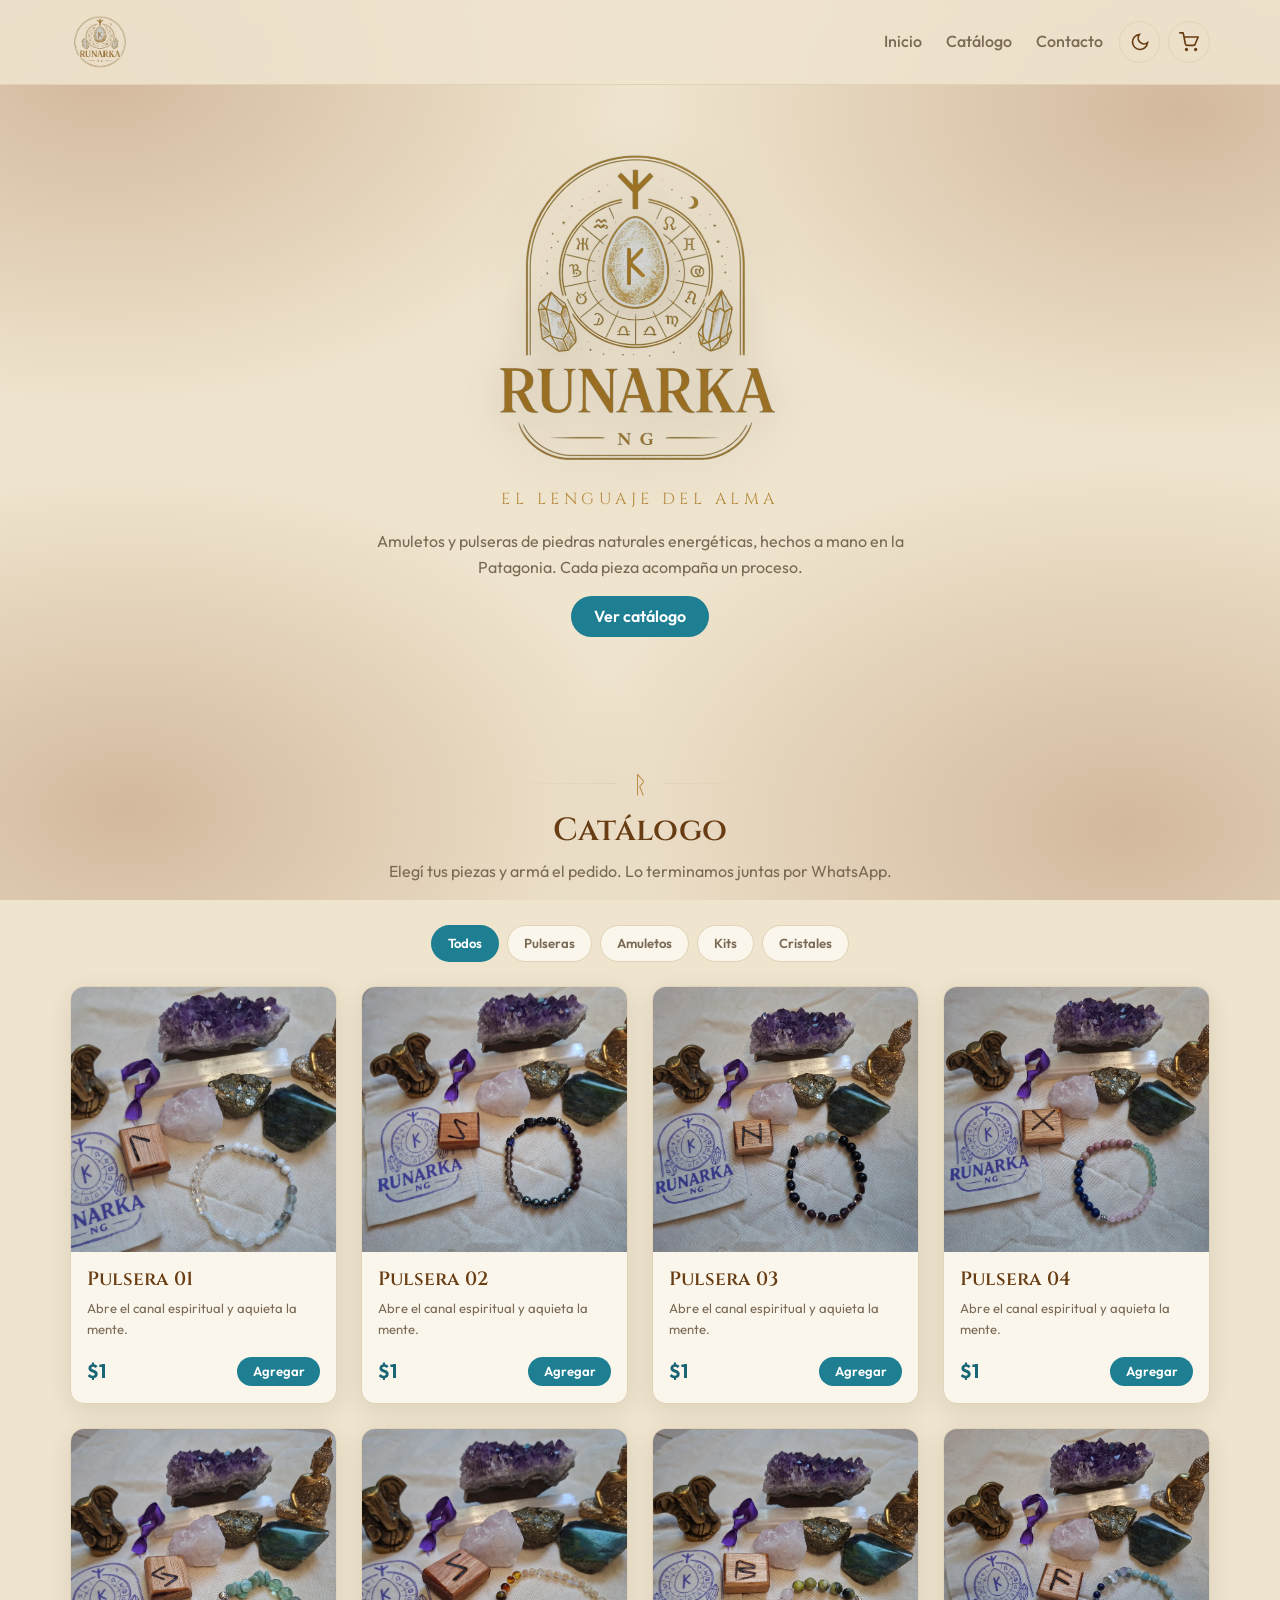
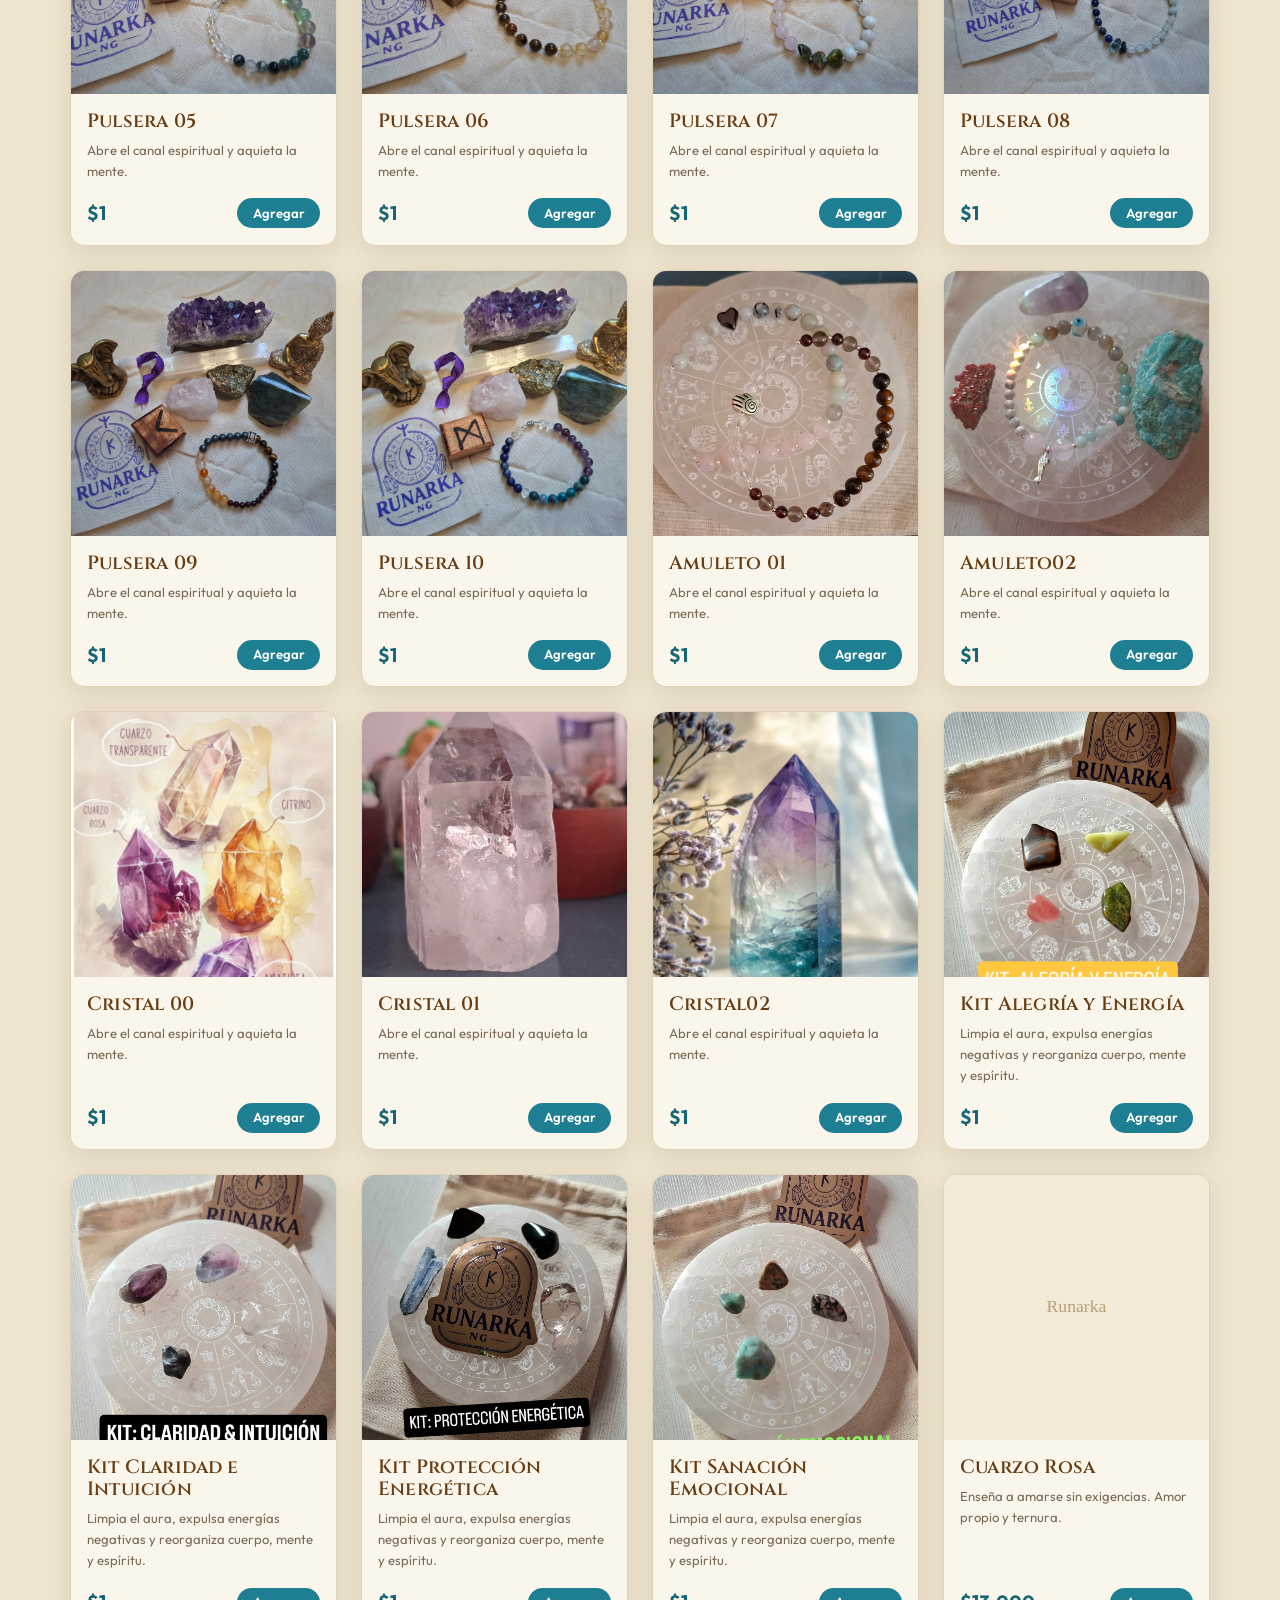
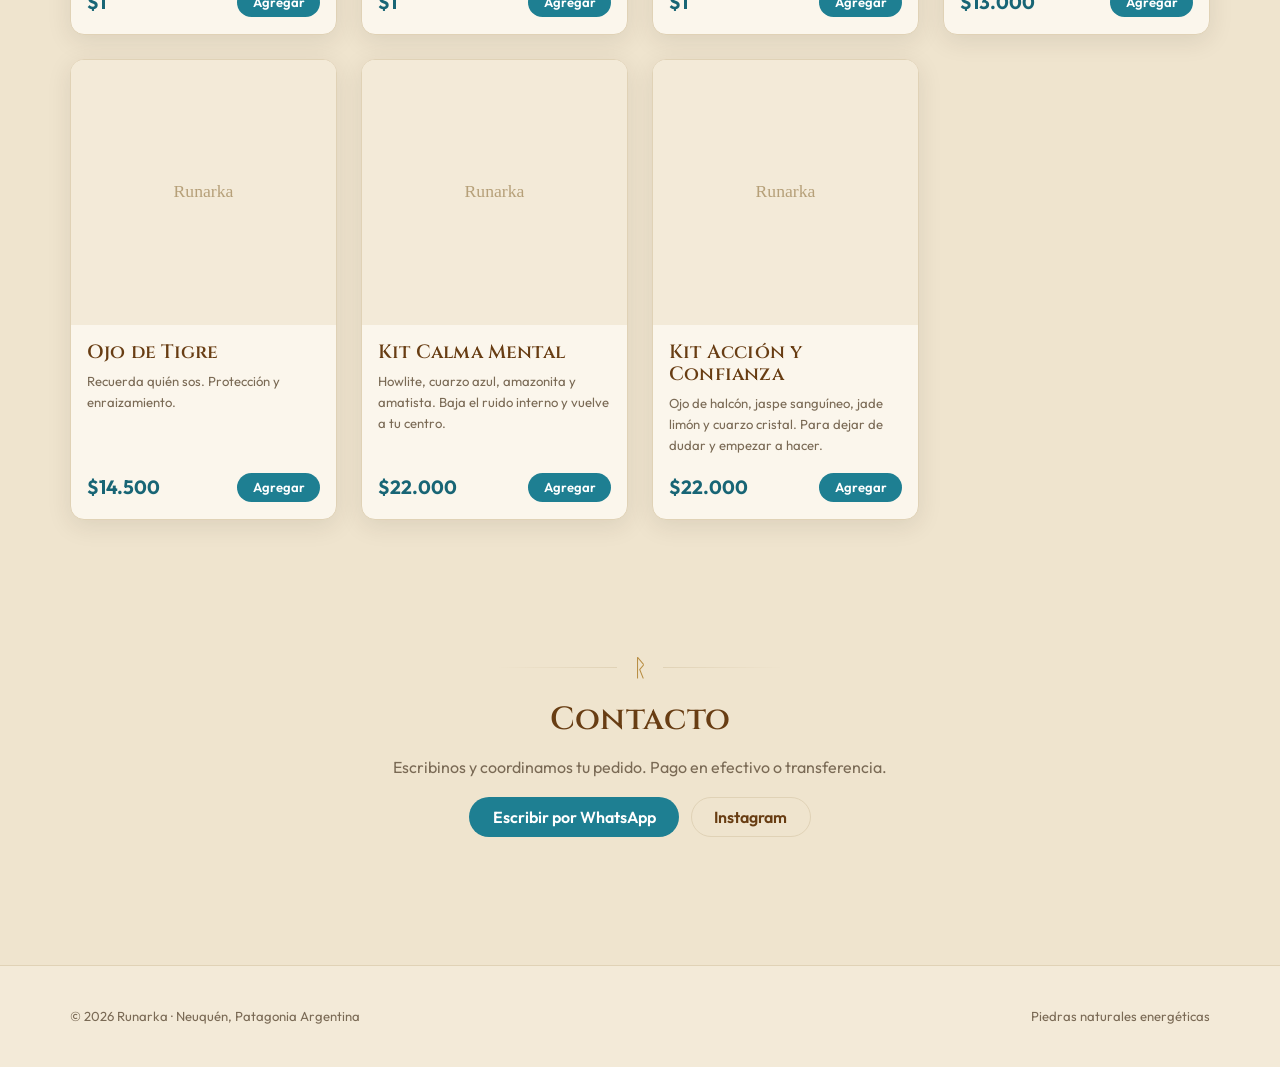
==== index.html @ abc735e8 "example with pictures" ====
<!doctype html>
<html lang="es">
  <head>
    <meta charset="UTF-8" />
    <meta name="viewport" content="width=device-width, initial-scale=1" />
    <title>Runarka · Piedras con alma</title>
    <meta
      name="description"
      content="Amuletos y pulseras de piedras naturales energéticas. Hechos a mano en la Patagonia."
    />

    <!-- Tipografías -->
    <link rel="preconnect" href="https://fonts.googleapis.com" />
    <link rel="preconnect" href="https://fonts.gstatic.com" crossorigin />
    <link
      href="https://fonts.googleapis.com/css2?family=Cinzel:wght@500;600;700&family=Outfit:wght@300;400;500;600&display=swap"
      rel="stylesheet"
    />

    <!-- Estilos (orden importa: tokens → base → componentes → layout → features) -->
    <link rel="stylesheet" href="css/tokens.css" />
    <link rel="stylesheet" href="css/base.css" />
    <link rel="stylesheet" href="css/components.css" />
    <link rel="stylesheet" href="css/layout.css" />
    <link rel="stylesheet" href="css/cart.css" />
  </head>
  <body>
    <!-- ===================== HEADER ===================== -->
    <header class="site-header">
      <div class="container site-header__inner">
        <a class="brand" href="#inicio">
          <img
            src="assets/logos/logo2.png"
            alt=""
            onerror="this.style.display = 'none'"
          />
        </a>

        <nav class="nav" id="nav" aria-label="Principal">
          <a href="#inicio">Inicio</a>
          <a href="#catalogo">Catálogo</a>
          <a href="#contacto">Contacto</a>
        </nav>

        <div class="header-actions">
          <!-- Toggle de modo oscuro (opcional, se puede quitar) -->
          <button
            class="icon-btn"
            id="theme-toggle"
            aria-label="Cambiar tema"
            title="Modo claro/oscuro"
          >
            <svg
              viewBox="0 0 24 24"
              fill="none"
              stroke="currentColor"
              stroke-width="2"
              stroke-linecap="round"
            >
              <path d="M21 12.8A9 9 0 1 1 11.2 3 7 7 0 0 0 21 12.8z" />
            </svg>
          </button>

          <!-- Abrir carrito -->
          <button class="icon-btn" id="cart-open" aria-label="Abrir carrito">
            <svg
              viewBox="0 0 24 24"
              fill="none"
              stroke="currentColor"
              stroke-width="2"
              stroke-linecap="round"
              stroke-linejoin="round"
            >
              <circle cx="9" cy="21" r="1" />
              <circle cx="20" cy="21" r="1" />
              <path
                d="M1 1h4l2.7 13.4a2 2 0 0 0 2 1.6h7.7a2 2 0 0 0 2-1.6L23 6H6"
              />
            </svg>
            <span class="badge" id="cart-count" hidden>0</span>
          </button>

          <!-- Menú móvil -->
          <button
            class="icon-btn nav-toggle"
            id="nav-toggle"
            aria-label="Abrir menú"
          >
            <svg
              viewBox="0 0 24 24"
              fill="none"
              stroke="currentColor"
              stroke-width="2"
              stroke-linecap="round"
            >
              <path d="M3 6h18M3 12h18M3 18h18" />
            </svg>
          </button>
        </div>
      </div>
    </header>

    <main>
      <!-- ===================== INICIO / HERO ===================== -->
      <section class="section hero" id="inicio">
        <div class="container hero__content">
          <img
            class="hero__logo"
            src="assets/logos/logo3.png"
            alt="Runarka"
            onerror="this.style.display = 'none'"
          />
          <!--<h1 class="hero__title">Runarka</h1>
          <p class="hero__tagline">El Lenguaje del Alma</p>
          <img class="hero__guarda" src="assets/logos/guarda1.png" alt="" />-->
          <span class="eyebrow">El Lenguaje del Alma</span>
          <p class="hero__text">
            Amuletos y pulseras de piedras naturales energéticas, hechos a mano
            en la Patagonia. Cada pieza acompaña un proceso.
          </p>
          <a class="btn btn--primary" href="#catalogo">Ver catálogo</a>
        </div>
      </section>

      <!-- ===================== CATÁLOGO ===================== -->
      <section class="section" id="catalogo">
        <div class="container">
          <div class="section__head">
            <div class="rune-divider">ᚱ</div>
            <h2>Catálogo</h2>
            <p>
              Elegí tus piezas y armá el pedido. Lo terminamos juntas por
              WhatsApp.
            </p>
          </div>

          <div class="filters" id="catalogo-filtros">
            <!-- filtros dinámicos -->
          </div>
          <div class="grid" id="catalogo-grid">
            <!-- productos dinámicos -->
          </div>
        </div>
      </section>

      <!-- ===================== CONTACTO ===================== -->
      <section class="section" id="contacto">
        <div class="container">
          <div class="contact">
            <div class="rune-divider">ᚱ</div>
            <h2>Contacto</h2>
            <p class="muted">
              Escribinos y coordinamos tu pedido. Pago en efectivo o
              transferencia.
            </p>
            <div class="contact__links">
              <a
                class="btn btn--primary"
                id="contacto-wa"
                href="#"
                target="_blank"
                rel="noopener"
                >Escribir por WhatsApp</a
              >
              <a
                class="btn btn--ghost"
                href="https://www.instagram.com/runarka_ng/"
                target="_blank"
                rel="noopener"
                >Instagram</a
              >
            </div>
          </div>
        </div>
      </section>
    </main>

    <!-- ===================== FOOTER ===================== -->
    <footer class="site-footer">
      <div class="container site-footer__inner">
        <span
          >© <span id="year"></span> Runarka · Neuquén, Patagonia
          Argentina</span
        >
        <span>Piedras naturales energéticas</span>
      </div>
    </footer>

    <!-- ===================== CARRITO (drawer) ===================== -->
    <div class="overlay" id="overlay"></div>
    <aside class="cart" id="cart" aria-label="Carrito de compras">
      <div class="cart__head">
        <h3>Tu pedido</h3>
        <button class="icon-btn" id="cart-close" aria-label="Cerrar carrito">
          <svg
            viewBox="0 0 24 24"
            fill="none"
            stroke="currentColor"
            stroke-width="2"
            stroke-linecap="round"
          >
            <path d="M18 6 6 18M6 6l12 12" />
          </svg>
        </button>
      </div>

      <div class="cart__items" id="cart-items"><!-- items dinámicos --></div>

      <div class="cart__foot">
        <div class="cart__total">
          <span>Total</span><span id="cart-total">$0</span>
        </div>
        <button class="btn btn--primary btn--block" id="cart-checkout">
          Finalizar por WhatsApp
        </button>
        <button class="btn btn--ghost btn--block btn--sm" id="cart-clear">
          Vaciar carrito
        </button>
        <p class="cart__note">
          Coordinás el pago y la entrega directamente por WhatsApp.
        </p>
      </div>
    </aside>

    <script>
      document.getElementById("year").textContent = new Date().getFullYear();
    </script>
    <script type="module" src="js/main.js"></script>
  </body>
</html>
---- css/tokens.css ----
/* ============================================================
   tokens.css — Variables de diseño
   Cambiar algo acá y se actualiza TODO el sitio.
   No usar colores sueltos en los componentes: usá los roles.
   ============================================================ */

:root {
  /* --- Paleta de marca (sacada del logo de Runarka) --- */
  --c-sand: #efe4ce; /* fondo principal, pergamino  */
  --c-surface: #fbf6ec; /* tarjetas y paneles          */
  --c-surface-2: #f3ead8; /* paneles alternos / hover    */
  --c-ink: #683d13; /* texto principal             */
  --c-ink-soft: #7a6a55; /* texto secundario            */
  --c-gold: #b68a3e; /* dorado, acento de marca     */
  --c-dark-gold: #7a3103;
  --c-gold-soft: #d4af61;
  --c-teal: #1e7f92; /* turquesa, acción principal  */
  --c-teal-strong: #186575;
  --c-teal-soft: #2fa8b8;
  --c-line: #e0d2b6; /* bordes suaves               */
  --c-danger: #b4493b;
  /* Nubes del fondo — modo claro (tonos más oscuros para que se vean) */
  --neb-1: color-mix(in srgb, var(--accent-3) 24%, transparent);
  --neb-2: color-mix(in srgb, var(--accent-3) 24%, transparent);
  --neb-3: color-mix(in srgb, var(--accent-3) 24%, transparent);
  --neb-4: color-mix(in srgb, var(--accent-3) 24%, transparent);
  /* Logo: filtro de color + glow, por tema (none = original) */
  --logo-filter: brightness(.8) contrast(1.1);
  --logo-glow: drop-shadow(0 8px 24px rgba(52, 42, 32, .20));

  /* --- Roles semánticos  --- */
  --bg: var(--c-sand);
  --surface: var(--c-surface);
  --surface-alt: var(--c-surface-2);
  --text: var(--c-ink);
  --text-muted: var(--c-ink-soft);
  --accent: var(--c-teal);
  --accent-hover: var(--c-teal-strong);
  --accent-2: var(--c-gold);
  --accent-3: var(--c-dark-gold);
  --on-accent: #ffffff;
  --on-gold: #2a2019;
  --border: var(--c-line);

  /* --- Tipografía --- */
  --font-display: "Cinzel", Georgia, "Times New Roman", serif;
  --font-body: "Outfit", system-ui, -apple-system, Segoe UI, sans-serif;

  --fs-300: 0.82rem;
  --fs-400: 1rem;
  --fs-500: 1.2rem;
  --fs-600: 1.5rem;
  --fs-700: 2rem;
  --fs-800: clamp(2.2rem, 5vw, 3.4rem);

  /* --- Espaciado (escala consistente) --- */
  --sp-1: 0.35rem;
  --sp-2: 0.6rem;
  --sp-3: 1rem;
  --sp-4: 1.5rem;
  --sp-5: 2.5rem;
  --sp-6: 4rem;

  /* --- Formas, sombras, movimiento --- */
  --radius: 14px;
  --radius-sm: 8px;
  --radius-pill: 999px;
  --shadow: 0 6px 24px rgba(52, 42, 32, 0.1);
  --shadow-lg: 0 14px 40px rgba(52, 42, 32, 0.18);
  --transition: 0.25s ease;

  /* --- Layout --- */
  --container: 1140px;
}

/* ============================================================
   MODO OSCURO — listo para usar.
   Se activa con  <html data-theme="dark">  (lo hace el toggle).
   Solo redefinimos los ROLES; los componentes no se tocan.
   ============================================================ */
[data-theme="dark"] {
  --bg: #14181f;
  --surface: #1c222c;
  --surface-alt: #232b37;
  --text: #f1e7d4;
  --text-muted: #a99e88;
  --accent: #2fa8b8;
  --accent-hover: #46c0d0;
  --accent-2: #d4af61;
  --on-accent: #0d1117;
  --border: #2c333f;
  --shadow: 0 6px 24px rgba(0, 0, 0, 0.35);
  --shadow-lg: 0 14px 40px rgba(0, 0, 0, 0.5);
  /* Nubes del fondo — modo oscuro (glow claro sobre la noche) */
  --neb-1: color-mix(in srgb, var(--accent) 20%, transparent);
  --neb-2: color-mix(in srgb, var(--accent) 20%, transparent);
  --neb-3: color-mix(in srgb, var(--accent) 20%, transparent);
  --neb-4: color-mix(in srgb, var(--accent) 20%, transparent);
  /* Logo: filtro de color + glow, por tema (none = original) */
  --logo-filter: none;
  --logo-glow: drop-shadow(0 0 26px rgba(47, 168, 184, 0.35));
}
---- css/base.css ----
/* ============================================================
   base.css — Reset suave, tipografía base y utilidades.
   ============================================================ */

*,
*::before,
*::after {
  box-sizing: border-box;
}
* {
  margin: 0;
}

html {
  scroll-behavior: smooth;
}

body {
  font-family: var(--font-body);
  font-size: var(--fs-400);
  line-height: 1.6;
  color: var(--text);
  background-color: var(--bg);
  background-image:
    radial-gradient(55% 50% at 8% 8%, var(--neb-1), transparent 75%),
    radial-gradient(55% 50% at 92% 12%, var(--neb-2), transparent 75%),
    radial-gradient(60% 55% at 88% 92%, var(--neb-3), transparent 75%),
    radial-gradient(55% 50% at 10% 90%, var(--neb-4), transparent 75%);
  background-attachment: fixed;
  background-repeat: no-repeat;
  -webkit-font-smoothing: antialiased;
  transition:
    background var(--transition),
    color var(--transition);
}

img {
  max-width: 100%;
  display: block;
}
a {
  color: inherit;
  text-decoration: none;
}
button {
  font: inherit;
  color: inherit;
  cursor: pointer;
  background: none;
  border: none;
}

h1,
h2,
h3 {
  font-family: var(--font-display);
  font-weight: 600;
  line-height: 1.15;
  letter-spacing: 0.01em;
}
h2 {
  font-size: var(--fs-700);
}
h3 {
  font-size: var(--fs-500);
}

/* --- Utilidades --- */
.container {
  width: min(100% - 2.5rem, var(--container));
  margin-inline: auto;
}
.muted {
  color: var(--text-muted);
}
.center {
  text-align: center;
}
.stack {
  display: grid;
  gap: var(--sp-3);
}
[hidden] {
  display: none !important;
}

/* --- Accesibilidad --- */
:focus-visible {
  outline: 2px solid var(--accent);
  outline-offset: 3px;
  border-radius: 4px;
}

@media (prefers-reduced-motion: reduce) {
  * {
    animation: none !important;
    transition: none !important;
    scroll-behavior: auto !important;
  }
}
---- css/components.css ----
/* ============================================================
   components.css — Piezas reutilizables.
   La idea: agregás un botón/panel nuevo y con la misma clase
   ya hereda el estilo. Para variar, usás modificadores (--algo).
   ============================================================ */

/* ---------- Botón ---------- */
.btn {
  display: inline-flex;
  align-items: center;
  justify-content: center;
  gap: 0.5rem;
  padding: 0.7rem 1.4rem;
  border: 1px solid transparent;
  border-radius: var(--radius-pill);
  font-weight: 600;
  line-height: 1;
  transition:
    background var(--transition),
    color var(--transition),
    border-color var(--transition),
    transform var(--transition);
}
.btn:hover {
  transform: translateY(-1px);
}
.btn:active {
  transform: translateY(0);
}
.btn[disabled] {
  opacity: 0.45;
  cursor: not-allowed;
  transform: none;
}

/* Modificadores de color */
.btn--primary {
  background: var(--accent);
  color: var(--on-accent);
}
.btn--primary:hover {
  background: var(--accent-hover);
}
.btn--gold {
  background: var(--accent-2);
  color: var(--on-gold);
}
.btn--ghost {
  background: transparent;
  border-color: var(--border);
  color: var(--text);
}
.btn--ghost:hover {
  background: var(--surface-alt);
}

/* Modificadores de tamaño / ancho */
.btn--sm {
  padding: 0.45rem 0.9rem;
  font-size: var(--fs-300);
}
.btn--block {
  width: 100%;
}

/* ---------- Panel / Tarjeta ---------- */
.panel {
  background: var(--surface);
  border: 1px solid var(--border);
  border-radius: var(--radius);
  box-shadow: var(--shadow);
}
.panel--flat {
  box-shadow: none;
}
.panel--pad {
  padding: var(--sp-4);
}

/* ---------- Chip de filtro (seleccionable) ---------- */
.chip {
  padding: 0.45rem 1rem;
  border: 1px solid var(--border);
  border-radius: var(--radius-pill);
  background: var(--surface);
  color: var(--text-muted);
  font-weight: 600;
  font-size: var(--fs-300);
  transition:
    background var(--transition),
    color var(--transition),
    border-color var(--transition);
}
.chip:hover {
  color: var(--text);
}
.chip.is-active {
  background: var(--accent);
  color: var(--on-accent);
  border-color: transparent;
}

/* ---------- Badge (contador) ---------- */
.badge {
  min-width: 1.25rem;
  height: 1.25rem;
  padding: 0 0.35rem;
  display: inline-flex;
  align-items: center;
  justify-content: center;
  background: var(--accent-2);
  color: var(--on-gold);
  border-radius: var(--radius-pill);
  font-size: 0.7rem;
  font-weight: 700;
  line-height: 1;
}

/* ---------- Botón ícono (carrito, menú, tema) ---------- */
.icon-btn {
  position: relative;
  width: 2.6rem;
  height: 2.6rem;
  display: inline-flex;
  align-items: center;
  justify-content: center;
  border: 1px solid var(--border);
  border-radius: var(--radius-pill);
  color: var(--text);
  transition: background var(--transition);
}
.icon-btn:hover {
  background: var(--surface-alt);
}
.icon-btn svg {
  width: 1.25rem;
  height: 1.25rem;
}
.icon-btn .badge {
  position: absolute;
  top: -5px;
  right: -5px;
}

/* ---------- Stepper de cantidad ---------- */
.stepper {
  display: inline-flex;
  align-items: center;
  border: 1px solid var(--border);
  border-radius: var(--radius-pill);
  overflow: hidden;
}
.stepper button {
  width: 2rem;
  height: 2rem;
}
.stepper button:hover {
  background: var(--surface-alt);
}
.stepper span {
  min-width: 2rem;
  text-align: center;
  font-weight: 600;
}

/* ---------- Detalles de marca (firma visual) ---------- */
.eyebrow {
  font-family: var(--font-display);
  text-transform: uppercase;
  letter-spacing: 0.28em;
  font-size: var(--fs-400);
  color: var(--accent-2);
}
.rune-divider {
  display: flex;
  align-items: center;
  justify-content: center;
  gap: 1rem;
  color: var(--accent-2);
  font-size: var(--fs-600);
}
.rune-divider::before,
.rune-divider::after {
  content: "";
  height: 1px;
  width: min(120px, 22vw);
}
.rune-divider::before {
  background: linear-gradient(to right, transparent, var(--border));
}
.rune-divider::after {
  background: linear-gradient(to left, transparent, var(--border));
}
---- css/layout.css ----
/* ============================================================
   layout.css — Estructura de la página.
   Cada bloque es independiente: para mover o agregar una
   sección, copiás un <section class="section"> y listo.
   ============================================================ */

/* ---------- Header ---------- */
.site-header {
  position: sticky;
  top: 0;
  z-index: 50;
  background: color-mix(in srgb, var(--bg) 88%, transparent);
  backdrop-filter: blur(10px);
  border-bottom: 1px solid var(--border);
}
.site-header__inner {
  display: flex;
  align-items: center;
  gap: var(--sp-3);
  padding: 0.75rem 0;
}

.brand {
  display: flex;
  align-items: center;
  gap: 0.6rem;
  font-family: var(--font-display);
  font-weight: 700;
  letter-spacing: 0.18em;
  font-size: var(--fs-500);
}
.brand img {
  width: 60px;
  height: 60px;
  object-fit: contain;
  filter: var(--logo-filter);
  transition: filter var(--transition);
}

.nav {
  display: flex;
  gap: var(--sp-4);
  margin-left: auto;
}
.nav a {
  font-weight: 500;
  color: var(--text-muted);
  transition: color var(--transition);
}
.nav a:hover {
  color: var(--text);
}

.header-actions {
  display: flex;
  align-items: center;
  gap: 0.5rem;
}
.nav-toggle {
  display: none;
}

/* ---------- Hero ---------- */
.hero {
  position: relative;
  text-align: center;
  padding: var(--sp-6) 0;
  overflow: hidden;
}
.hero__content {
  position: relative;
  max-width: 640px;
  margin-inline: auto;
  display: grid;
  gap: var(--sp-3);
  justify-items: center;
}
.hero__title {
  font-size: var(--fs-800);
  letter-spacing: 0.04em;
  color: var(--text);
}
.hero__tagline {
  font-family: var(--font-display);
  font-style: italic;
  font-size: var(--fs-500);
  color: var(--text-muted);
}
.hero__text {
  color: var(--text-muted);
  max-width: 48ch;
}

/* ---------- Sección (ritmo vertical único para todas) ---------- */
.section {
  padding: var(--sp-6) 0;
}
.section__head {
  display: grid;
  gap: 0.6rem;
  justify-items: center;
  text-align: center;
  margin-bottom: var(--sp-5);
}
.section__head p {
  color: var(--text-muted);
  max-width: 52ch;
}

/* ---------- Filtros ---------- */
.filters {
  display: flex;
  flex-wrap: wrap;
  gap: 0.5rem;
  justify-content: center;
  margin-bottom: var(--sp-4);
}

/* ---------- Grilla genérica (responsive sin media queries) ---------- */
.grid {
  display: grid;
  gap: var(--sp-4);
  grid-template-columns: repeat(auto-fill, minmax(240px, 1fr));
}

/* ---------- Tarjeta de producto (reutiliza .panel) ---------- */
.product {
  display: flex;
  flex-direction: column;
  overflow: hidden;
}
.product__media {
  aspect-ratio: 1;
  background: var(--surface-alt);
  overflow: hidden;
}
.product__media img {
  width: 100%;
  height: 100%;
  object-fit: cover;
  transition: transform 0.4s ease;
}
.product:hover .product__media img {
  transform: scale(1.05);
}
.product__body {
  display: flex;
  flex-direction: column;
  gap: 0.5rem;
  padding: var(--sp-3);
  flex: 1;
}
.product__name {
  font-family: var(--font-display);
  font-size: var(--fs-500);
}
.product__desc {
  font-size: var(--fs-300);
  color: var(--text-muted);
  flex: 1;
}
.product__foot {
  display: flex;
  align-items: center;
  justify-content: space-between;
  gap: 0.5rem;
  margin-top: 0.5rem;
}
.product__price {
  font-weight: 700;
  font-size: var(--fs-500);
  color: var(--accent-hover);
}

/* ---------- Contacto ---------- */
.contact {
  display: grid;
  gap: var(--sp-3);
  justify-items: center;
  text-align: center;
  max-width: 520px;
  margin-inline: auto;
}
.contact__links {
  display: flex;
  flex-wrap: wrap;
  gap: 0.75rem;
  justify-content: center;
}

/* ---------- Footer ---------- */
.site-footer {
  background: var(--surface-alt);
  border-top: 1px solid var(--border);
  padding: var(--sp-5) 0;
  margin-top: var(--sp-6);
}
.site-footer__inner {
  display: flex;
  flex-wrap: wrap;
  gap: var(--sp-3);
  justify-content: space-between;
  align-items: center;
  color: var(--text-muted);
  font-size: var(--fs-300);
}

/* ---------- Responsive: menú móvil ---------- */
@media (max-width: 760px) {
  .nav-toggle {
    display: inline-flex;
  }
  .nav {
    position: absolute;
    top: 100%;
    right: 1.25rem;
    left: 1.25rem;
    flex-direction: column;
    gap: 0;
    background: var(--surface);
    border: 1px solid var(--border);
    border-radius: var(--radius);
    box-shadow: var(--shadow-lg);
    padding: 0.5rem;
    margin: 0;
    display: none;
  }
  .nav.is-open {
    display: flex;
  }
  .nav a {
    padding: 0.7rem 1rem;
    border-radius: var(--radius-sm);
  }
  .nav a:hover {
    background: var(--surface-alt);
  }
}
/* ---------- Logo del hero ---------- */
.hero__logo {
  width: min(300px, 70vw);
  height: auto;
  filter: var(--logo-filter) var(--logo-glow);
  transition: filter var(--transition);
  animation: logo-in 0.8s ease both;
}
@keyframes logo-in {
  from {
    opacity: 0;
    transform: translateY(12px) scale(0.96);
  }
  to {
    opacity: 1;
    transform: translateY(0) scale(1);
  }
}

/* ---------- Guarda decorativa del hero ---------- */
.hero__guarda {
  width: min(240px, 80vw);
  height: auto;
  opacity: 0.9;
}
---- css/cart.css ----
/* ============================================================
   cart.css — Carrito lateral (drawer) + overlay.
   Es una "feature": si algún día sacás el carrito, borrás
   este archivo y su <link>, y el resto del sitio sigue igual.
   ============================================================ */

.overlay {
  position: fixed; inset: 0; z-index: 70;
  background: rgba(20, 16, 12, .5);
  opacity: 0; visibility: hidden;
  transition: opacity var(--transition), visibility var(--transition);
}
.overlay.is-open { opacity: 1; visibility: visible; }

.cart {
  position: fixed; top: 0; right: 0; z-index: 80;
  height: 100%; width: min(420px, 100%);
  display: flex; flex-direction: column;
  background: var(--surface);
  border-left: 1px solid var(--border);
  transform: translateX(100%);
  transition: transform var(--transition);
}
.cart.is-open { transform: translateX(0); }

.cart__head, .cart__foot { padding: var(--sp-4); }
.cart__head { display: flex; align-items: center; justify-content: space-between; border-bottom: 1px solid var(--border); }
.cart__head h3 { font-size: var(--fs-600); }

.cart__items {
  flex: 1; overflow-y: auto;
  padding: var(--sp-3) var(--sp-4);
  display: grid; gap: var(--sp-3); align-content: start;
}
.cart__empty { margin: auto; text-align: center; color: var(--text-muted); padding: var(--sp-5); }

.cart-item { display: grid; grid-template-columns: 56px 1fr auto; gap: .8rem; align-items: start; }
.cart-item__img  { width: 56px; height: 56px; border-radius: var(--radius-sm); object-fit: cover; background: var(--surface-alt); }
.cart-item__name { font-weight: 600; font-size: var(--fs-300); }
.cart-item__price{ color: var(--text-muted); font-size: var(--fs-300); margin-bottom: .35rem; }
.cart-item__remove { color: var(--text-muted); font-size: 1.3rem; line-height: 1; padding: 0 .25rem; }
.cart-item__remove:hover { color: var(--c-danger); }

.cart__foot { border-top: 1px solid var(--border); display: grid; gap: var(--sp-3); }
.cart__total { display: flex; align-items: baseline; justify-content: space-between; font-weight: 700; font-size: var(--fs-500); }
.cart__note  { font-size: var(--fs-300); color: var(--text-muted); text-align: center; }
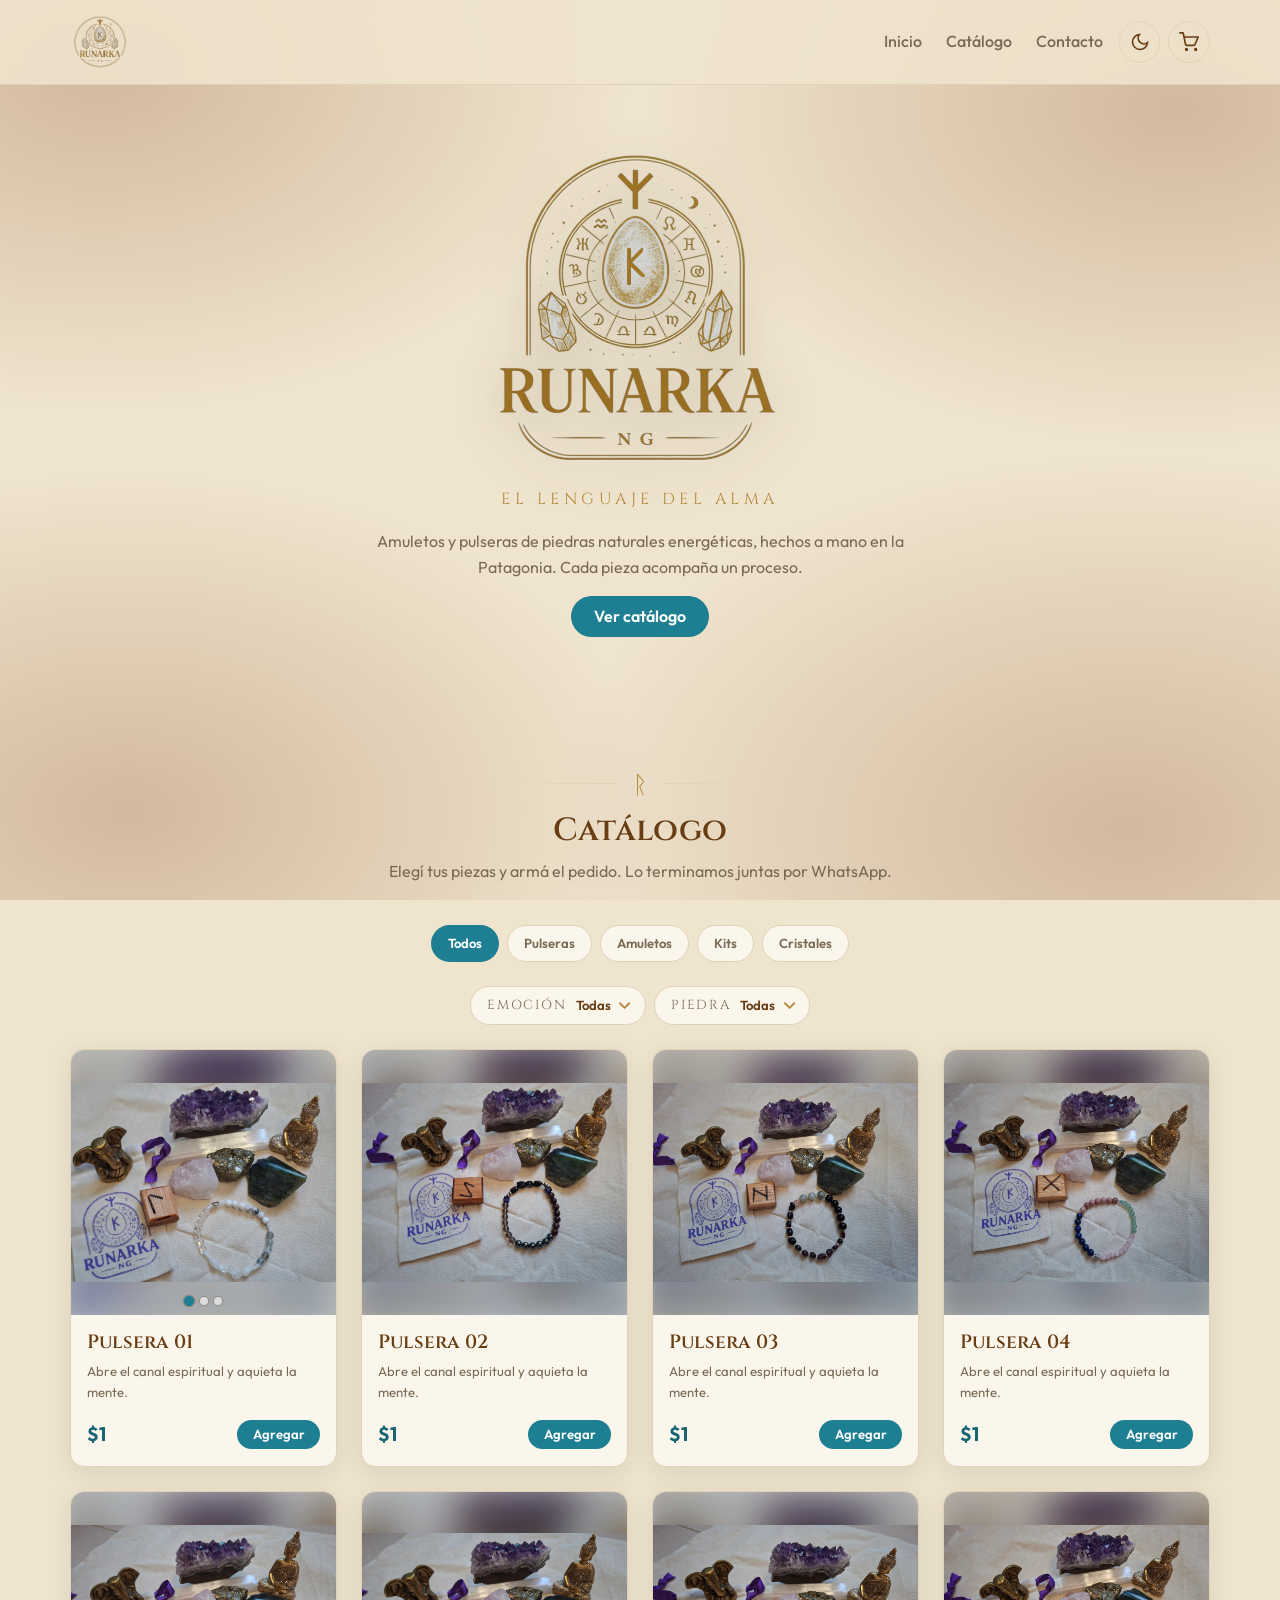
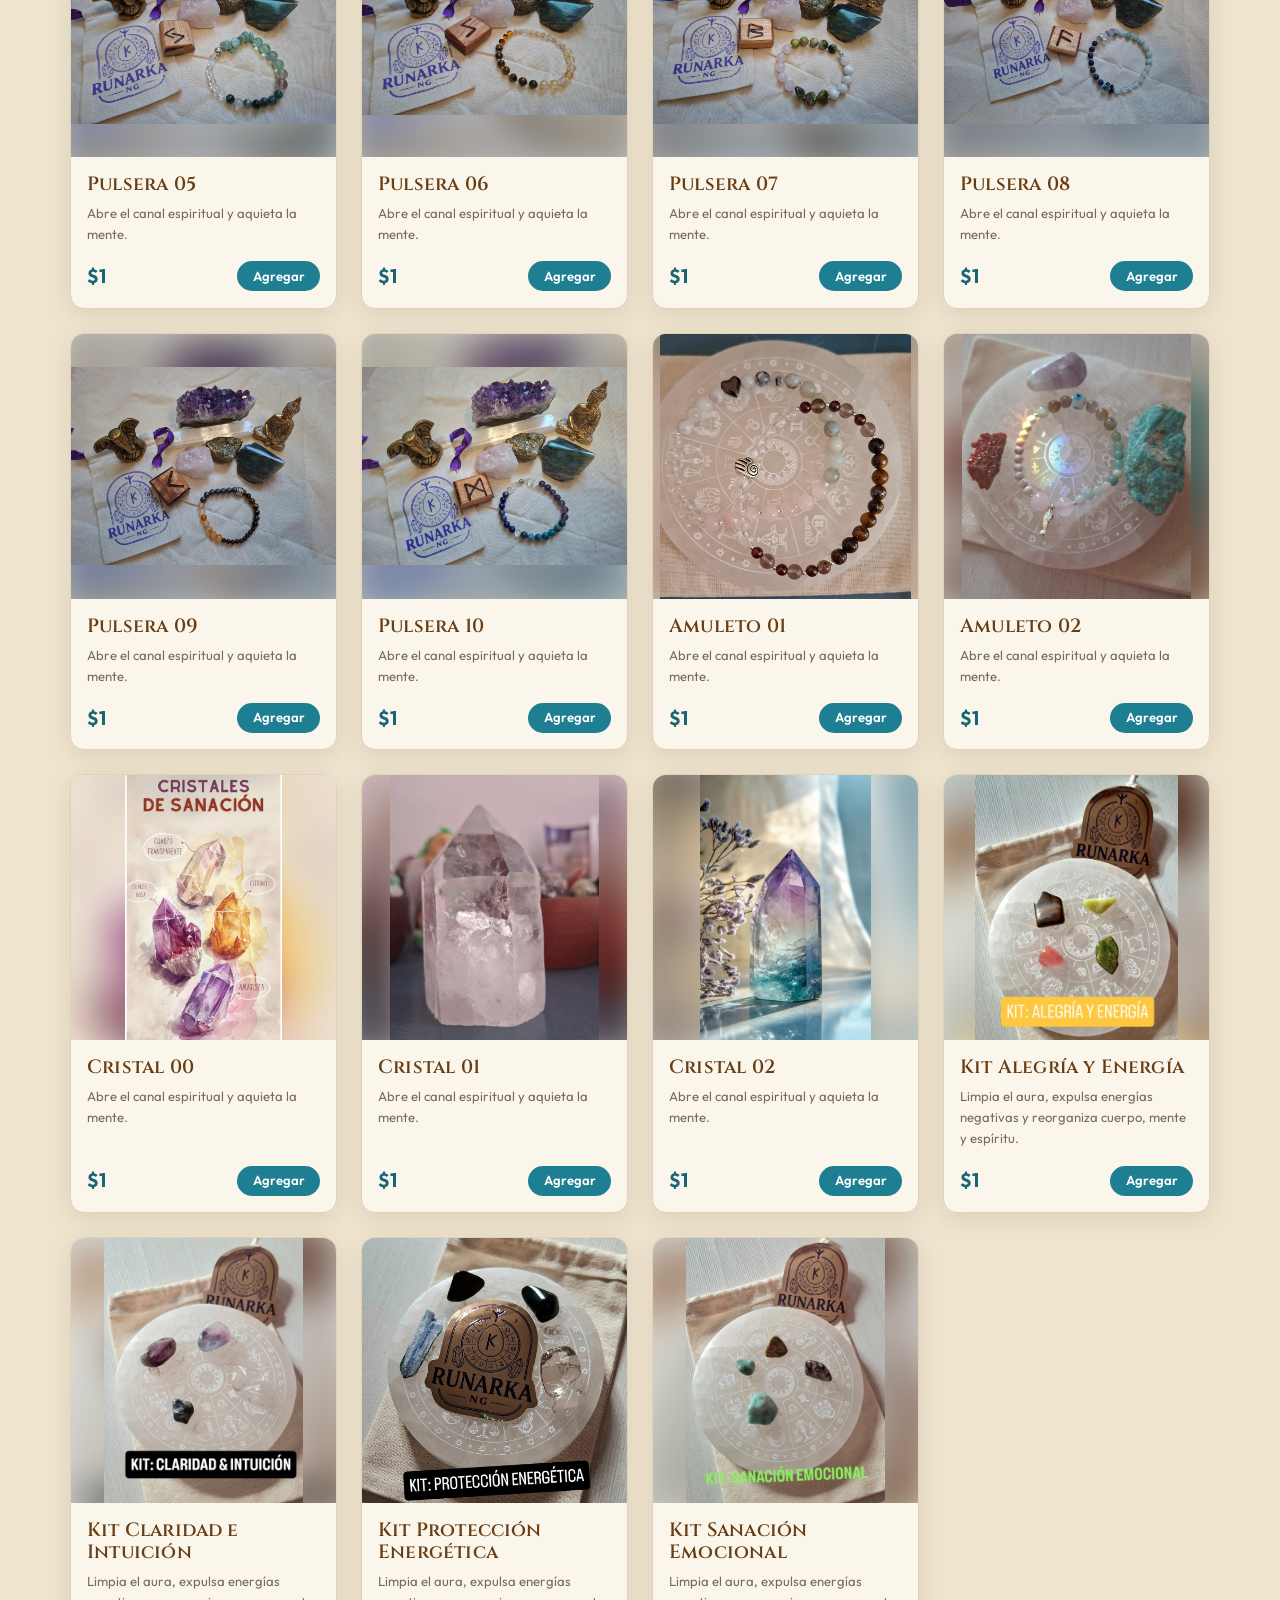
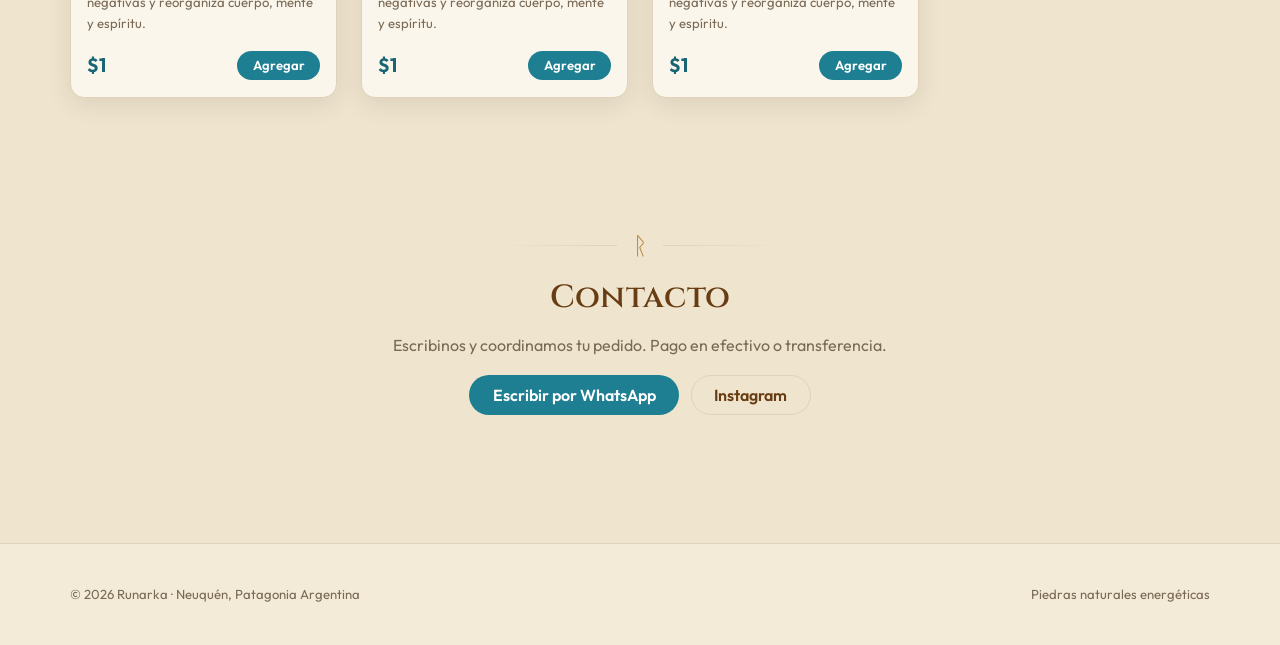
==== commit 61997d3f: "add filters by stone or emotion" ====
--- a/index.html
+++ b/index.html
@@ -112,7 +112,7 @@
           />
           <!--<h1 class="hero__title">Runarka</h1>
           <p class="hero__tagline">El Lenguaje del Alma</p>
-          <img class="hero__guarda" src="assets/logos/guarda1.png" alt="" />-->
+          <img class="hero__guarda" src="assets/guarda1.png" alt="" />-->
           <span class="eyebrow">El Lenguaje del Alma</span>
           <p class="hero__text">
             Amuletos y pulseras de piedras naturales energéticas, hechos a mano
@@ -135,7 +135,10 @@
           </div>
 
           <div class="filters" id="catalogo-filtros">
-            <!-- filtros dinámicos -->
+            <!-- filtros de categoría (dinámicos) -->
+          </div>
+          <div class="filters" id="catalogo-buscadores" hidden>
+            <!-- buscadores por emoción / piedra (dinámicos) -->
           </div>
           <div class="grid" id="catalogo-grid">
             <!-- productos dinámicos -->
--- a/css/components.css
+++ b/css/components.css
@@ -161,6 +161,100 @@
   min-width: 2rem;
   text-align: center;
   font-weight: 600;
+}
+
+/* ---------- Dropdown (buscador por emoción / piedra) ----------
+   Desplegable propio (no nativo) para poder estilar TODO, incluida
+   la lista abierta. Reutiliza los tokens de la marca, así combina
+   solo en claro y oscuro. Píldora con etiqueta + valor + flechita. */
+.dropdown {
+  position: relative;
+}
+.dropdown__trigger {
+  display: inline-flex;
+  align-items: center;
+  gap: 0.55rem;
+  padding: 0.5rem 0.9rem 0.5rem 1rem;
+  border: 1px solid var(--border);
+  border-radius: var(--radius-pill);
+  background: var(--surface);
+  color: var(--text);
+  transition:
+    border-color var(--transition),
+    box-shadow var(--transition),
+    background var(--transition);
+}
+.dropdown__trigger:hover {
+  border-color: var(--accent-2);
+}
+.dropdown.is-open .dropdown__trigger,
+.dropdown__trigger:focus-visible {
+  border-color: var(--accent);
+  box-shadow: 0 0 0 3px color-mix(in srgb, var(--accent) 20%, transparent);
+}
+.dropdown.has-value .dropdown__trigger {
+  border-color: var(--accent);
+}
+.dropdown__label {
+  font-family: var(--font-display);
+  text-transform: uppercase;
+  letter-spacing: 0.14em;
+  font-size: var(--fs-300);
+  color: var(--text-muted);
+}
+.dropdown__value {
+  font-weight: 600;
+  font-size: var(--fs-300);
+}
+.dropdown__caret {
+  width: 0.7rem;
+  height: 0.7rem;
+  fill: none;
+  stroke: var(--accent-2);
+  stroke-width: 2;
+  stroke-linecap: round;
+  stroke-linejoin: round;
+  transition: transform var(--transition);
+}
+.dropdown.is-open .dropdown__caret {
+  transform: rotate(180deg);
+}
+
+/* La lista desplegada (esto es lo que antes dibujaba el sistema) */
+.dropdown__menu {
+  position: absolute;
+  z-index: 60;
+  top: calc(100% + 0.4rem);
+  left: 0;
+  min-width: 100%;
+  margin: 0;
+  padding: 0.35rem;
+  list-style: none;
+  background: var(--surface);
+  border: 1px solid var(--border);
+  border-radius: var(--radius);
+  box-shadow: var(--shadow-lg);
+  max-height: 15rem;
+  overflow-y: auto;
+}
+.dropdown__option {
+  padding: 0.5rem 0.8rem;
+  border-radius: var(--radius-sm);
+  font-size: var(--fs-300);
+  font-weight: 500;
+  color: var(--text);
+  white-space: nowrap;
+  cursor: pointer;
+  transition:
+    background var(--transition),
+    color var(--transition);
+}
+.dropdown__option:hover {
+  background: var(--surface-alt);
+}
+.dropdown__option[aria-selected="true"] {
+  background: var(--accent);
+  color: var(--on-accent);
 }
 
 /* ---------- Detalles de marca (firma visual) ---------- */
--- a/css/layout.css
+++ b/css/layout.css
@@ -130,17 +130,83 @@
   overflow: hidden;
 }
 .product__media {
+  position: relative; /* ancla los puntitos de la galería */
   aspect-ratio: 1;
   background: var(--surface-alt);
   overflow: hidden;
 }
-.product__media img {
+
+/* ---------- Galería del producto (varias fotos) ----------
+   Reutiliza .product__media. Swipe nativo con scroll-snap:
+   casi sin JS. Con 1 sola foto se ve idéntico a antes. */
+.product__track {
+  display: flex;
+  height: 100%;
+  overflow-x: auto;
+  scroll-snap-type: x mandatory;
+  scroll-behavior: smooth;
+  scrollbar-width: none; /* Firefox */
+}
+.product__track::-webkit-scrollbar {
+  display: none; /* WebKit: sin barra */
+}
+/* Cada foto es un "slide" que ocupa todo el visor */
+.product__slide {
+  position: relative;
+  min-width: 100%;
+  height: 100%;
+  scroll-snap-align: center;
+  overflow: hidden;
+}
+/* Fondo: la MISMA foto (segunda <img>) en 'cover' y desenfocada,
+   rellena los márgenes que deja 'contain' cuando no es cuadrada.
+   El navegador la descarga una sola vez (misma URL). */
+.product__blur {
+  position: absolute;
+  inset: 0;
+  z-index: 0;
   width: 100%;
   height: 100%;
   object-fit: cover;
+  filter: blur(18px) saturate(1.1);
+  transform: scale(1.15); /* tapa el halo transparente del blur */
+}
+.product__dots {
+  position: absolute;
+  z-index: 2; /* por encima de la foto (z-index:1), si no no se pueden tocar */
+  left: 0;
+  right: 0;
+  bottom: 0.6rem;
+  display: flex;
+  justify-content: center;
+  gap: 0.4rem;
+  pointer-events: none; /* solo los puntitos son clickeables */
+}
+.product__dot {
+  width: 0.5rem;
+  height: 0.5rem;
+  padding: 0;
+  border-radius: var(--radius-pill);
+  background: color-mix(in srgb, var(--on-accent) 60%, transparent);
+  box-shadow: 0 0 0 1px color-mix(in srgb, var(--text) 25%, transparent);
+  pointer-events: auto;
+  transition:
+    background var(--transition),
+    transform var(--transition);
+}
+.product__dot.is-active {
+  background: var(--accent);
+  transform: scale(1.3);
+}
+.product__photo {
+  position: relative; /* la foto nítida va sobre el blur */
+  z-index: 1;
+  width: 100%;
+  height: 100%;
+  object-fit: contain; /* ya no recorta: se ve completa */
   transition: transform 0.4s ease;
 }
-.product:hover .product__media img {
+.product:hover .product__photo {
   transform: scale(1.05);
 }
 .product__body {
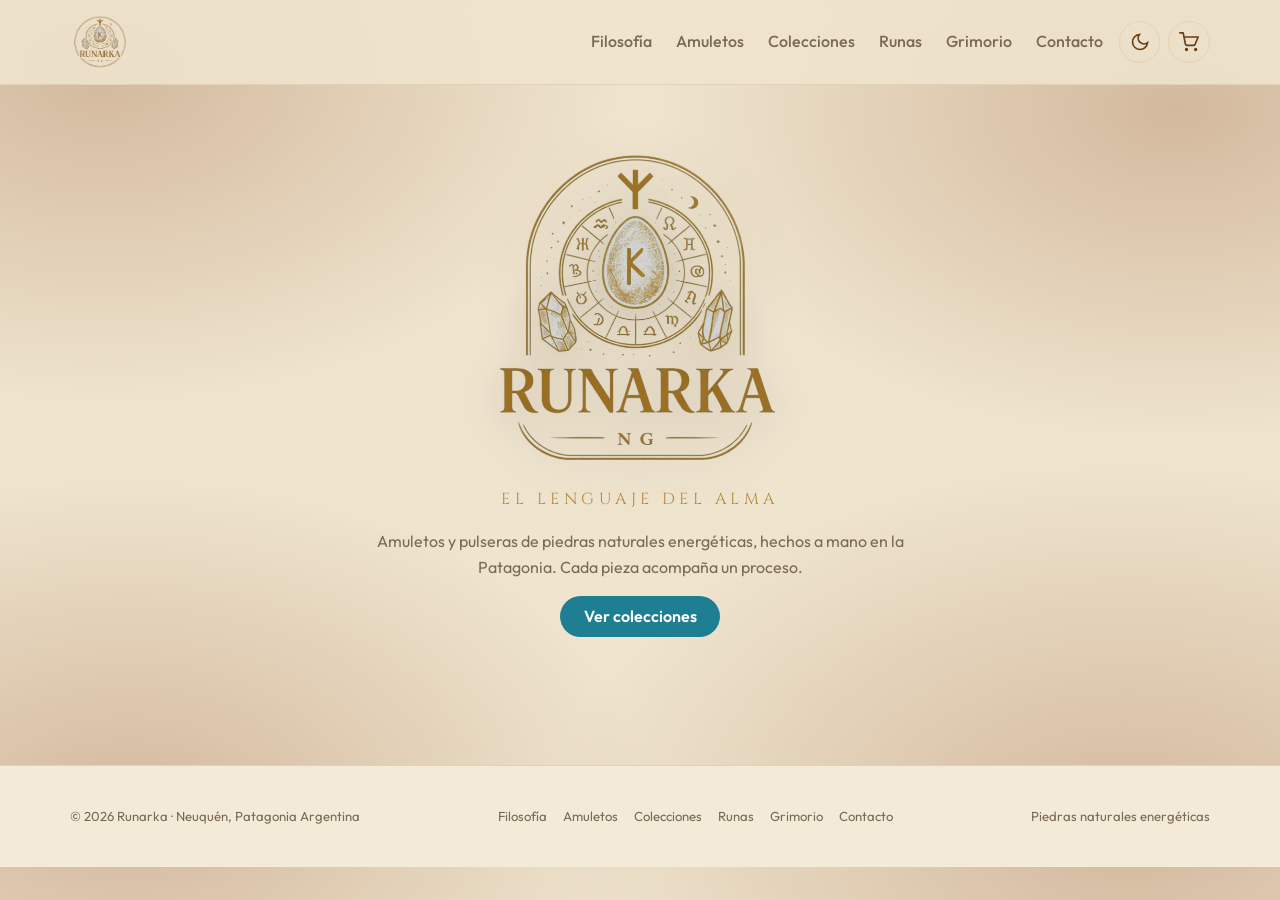
==== commit 9cb7d627: "add unit price to cart" ====
--- a/index.html
+++ b/index.html
@@ -4,10 +4,16 @@
     <meta charset="UTF-8" />
     <meta name="viewport" content="width=device-width, initial-scale=1" />
     <title>Runarka · Piedras con alma</title>
-    <meta
-      name="description"
-      content="Amuletos y pulseras de piedras naturales energéticas. Hechos a mano en la Patagonia."
-    />
+    <meta name="description" content="Amuletos y pulseras de piedras naturales energéticas. Hechos a mano en la Patagonia." />
+
+    <!-- Tema ANTES de pintar: sin esto se ve un flash blanco en cada
+         navegación cuando la persona eligió modo oscuro. -->
+    <script>
+      try {
+        document.documentElement.dataset.theme =
+          localStorage.getItem("runarka_theme") || "";
+      } catch (e) {}
+    </script>
 
     <!-- Tipografías -->
     <link rel="preconnect" href="https://fonts.googleapis.com" />
@@ -25,209 +31,29 @@
     <link rel="stylesheet" href="css/cart.css" />
   </head>
   <body>
-    <!-- ===================== HEADER ===================== -->
-    <header class="site-header">
-      <div class="container site-header__inner">
-        <a class="brand" href="#inicio">
-          <img
-            src="assets/logos/logo2.png"
-            alt=""
-            onerror="this.style.display = 'none'"
-          />
-        </a>
-
-        <nav class="nav" id="nav" aria-label="Principal">
-          <a href="#inicio">Inicio</a>
-          <a href="#catalogo">Catálogo</a>
-          <a href="#contacto">Contacto</a>
-        </nav>
-
-        <div class="header-actions">
-          <!-- Toggle de modo oscuro (opcional, se puede quitar) -->
-          <button
-            class="icon-btn"
-            id="theme-toggle"
-            aria-label="Cambiar tema"
-            title="Modo claro/oscuro"
-          >
-            <svg
-              viewBox="0 0 24 24"
-              fill="none"
-              stroke="currentColor"
-              stroke-width="2"
-              stroke-linecap="round"
-            >
-              <path d="M21 12.8A9 9 0 1 1 11.2 3 7 7 0 0 0 21 12.8z" />
-            </svg>
-          </button>
-
-          <!-- Abrir carrito -->
-          <button class="icon-btn" id="cart-open" aria-label="Abrir carrito">
-            <svg
-              viewBox="0 0 24 24"
-              fill="none"
-              stroke="currentColor"
-              stroke-width="2"
-              stroke-linecap="round"
-              stroke-linejoin="round"
-            >
-              <circle cx="9" cy="21" r="1" />
-              <circle cx="20" cy="21" r="1" />
-              <path
-                d="M1 1h4l2.7 13.4a2 2 0 0 0 2 1.6h7.7a2 2 0 0 0 2-1.6L23 6H6"
-              />
-            </svg>
-            <span class="badge" id="cart-count" hidden>0</span>
-          </button>
-
-          <!-- Menú móvil -->
-          <button
-            class="icon-btn nav-toggle"
-            id="nav-toggle"
-            aria-label="Abrir menú"
-          >
-            <svg
-              viewBox="0 0 24 24"
-              fill="none"
-              stroke="currentColor"
-              stroke-width="2"
-              stroke-linecap="round"
-            >
-              <path d="M3 6h18M3 12h18M3 18h18" />
-            </svg>
-          </button>
-        </div>
-      </div>
-    </header>
+    <site-header></site-header>
 
     <main>
-      <!-- ===================== INICIO / HERO ===================== -->
-      <section class="section hero" id="inicio">
+      <section class="section hero">
         <div class="container hero__content">
-          <img
-            class="hero__logo"
-            src="assets/logos/logo3.png"
-            alt="Runarka"
-            onerror="this.style.display = 'none'"
-          />
-          <!--<h1 class="hero__title">Runarka</h1>
-          <p class="hero__tagline">El Lenguaje del Alma</p>
-          <img class="hero__guarda" src="assets/guarda1.png" alt="" />-->
+          <img class="hero__logo" src="assets/logos/logo3.png" alt="Runarka"
+               onerror="this.style.display='none'" />
           <span class="eyebrow">El Lenguaje del Alma</span>
           <p class="hero__text">
             Amuletos y pulseras de piedras naturales energéticas, hechos a mano
             en la Patagonia. Cada pieza acompaña un proceso.
           </p>
-          <a class="btn btn--primary" href="#catalogo">Ver catálogo</a>
+          <a class="btn btn--primary" href="colecciones.html">Ver colecciones</a>
         </div>
       </section>
 
-      <!-- ===================== CATÁLOGO ===================== -->
-      <section class="section" id="catalogo">
-        <div class="container">
-          <div class="section__head">
-            <div class="rune-divider">ᚱ</div>
-            <h2>Catálogo</h2>
-            <p>
-              Elegí tus piezas y armá el pedido. Lo terminamos juntas por
-              WhatsApp.
-            </p>
-          </div>
-
-          <div class="filters" id="catalogo-filtros">
-            <!-- filtros de categoría (dinámicos) -->
-          </div>
-          <div class="filters" id="catalogo-buscadores" hidden>
-            <!-- buscadores por emoción / piedra (dinámicos) -->
-          </div>
-          <div class="grid" id="catalogo-grid">
-            <!-- productos dinámicos -->
-          </div>
-        </div>
-      </section>
-
-      <!-- ===================== CONTACTO ===================== -->
-      <section class="section" id="contacto">
-        <div class="container">
-          <div class="contact">
-            <div class="rune-divider">ᚱ</div>
-            <h2>Contacto</h2>
-            <p class="muted">
-              Escribinos y coordinamos tu pedido. Pago en efectivo o
-              transferencia.
-            </p>
-            <div class="contact__links">
-              <a
-                class="btn btn--primary"
-                id="contacto-wa"
-                href="#"
-                target="_blank"
-                rel="noopener"
-                >Escribir por WhatsApp</a
-              >
-              <a
-                class="btn btn--ghost"
-                href="https://www.instagram.com/runarka_ng/"
-                target="_blank"
-                rel="noopener"
-                >Instagram</a
-              >
-            </div>
-          </div>
-        </div>
-      </section>
+      <!-- TEXTO DE BIENVENIDA: se completa en el paso 4 -->
     </main>
 
-    <!-- ===================== FOOTER ===================== -->
-    <footer class="site-footer">
-      <div class="container site-footer__inner">
-        <span
-          >© <span id="year"></span> Runarka · Neuquén, Patagonia
-          Argentina</span
-        >
-        <span>Piedras naturales energéticas</span>
-      </div>
-    </footer>
+    <site-footer></site-footer>
 
-    <!-- ===================== CARRITO (drawer) ===================== -->
-    <div class="overlay" id="overlay"></div>
-    <aside class="cart" id="cart" aria-label="Carrito de compras">
-      <div class="cart__head">
-        <h3>Tu pedido</h3>
-        <button class="icon-btn" id="cart-close" aria-label="Cerrar carrito">
-          <svg
-            viewBox="0 0 24 24"
-            fill="none"
-            stroke="currentColor"
-            stroke-width="2"
-            stroke-linecap="round"
-          >
-            <path d="M18 6 6 18M6 6l12 12" />
-          </svg>
-        </button>
-      </div>
+    <!-- El carrito llega en el paso 3: <cart-drawer></cart-drawer> -->
 
-      <div class="cart__items" id="cart-items"><!-- items dinámicos --></div>
-
-      <div class="cart__foot">
-        <div class="cart__total">
-          <span>Total</span><span id="cart-total">$0</span>
-        </div>
-        <button class="btn btn--primary btn--block" id="cart-checkout">
-          Finalizar por WhatsApp
-        </button>
-        <button class="btn btn--ghost btn--block btn--sm" id="cart-clear">
-          Vaciar carrito
-        </button>
-        <p class="cart__note">
-          Coordinás el pago y la entrega directamente por WhatsApp.
-        </p>
-      </div>
-    </aside>
-
-    <script>
-      document.getElementById("year").textContent = new Date().getFullYear();
-    </script>
     <script type="module" src="js/main.js"></script>
   </body>
-</html>
+</html>
--- a/css/layout.css
+++ b/css/layout.css
@@ -50,6 +50,11 @@
 .nav a:hover {
   color: var(--text);
 }
+/* Página actual: la marca <site-header> con aria-current="page" */
+.nav a[aria-current="page"] {
+  color: var(--accent-2);
+  font-weight: 600;
+}
 
 .header-actions {
   display: flex;
@@ -102,6 +107,10 @@
   text-align: center;
   margin-bottom: var(--sp-5);
 }
+/* Cada página interna abre con un h1; le damos el peso de un h2 */
+.section__head h1 {
+  font-size: var(--fs-700);
+}
 .section__head p {
   color: var(--text-muted);
   max-width: 52ch;
@@ -150,30 +159,12 @@
 .product__track::-webkit-scrollbar {
   display: none; /* WebKit: sin barra */
 }
-/* Cada foto es un "slide" que ocupa todo el visor */
-.product__slide {
-  position: relative;
+.product__track img {
   min-width: 100%;
-  height: 100%;
   scroll-snap-align: center;
-  overflow: hidden;
-}
-/* Fondo: la MISMA foto (segunda <img>) en 'cover' y desenfocada,
-   rellena los márgenes que deja 'contain' cuando no es cuadrada.
-   El navegador la descarga una sola vez (misma URL). */
-.product__blur {
-  position: absolute;
-  inset: 0;
-  z-index: 0;
-  width: 100%;
-  height: 100%;
-  object-fit: cover;
-  filter: blur(18px) saturate(1.1);
-  transform: scale(1.15); /* tapa el halo transparente del blur */
 }
 .product__dots {
   position: absolute;
-  z-index: 2; /* por encima de la foto (z-index:1), si no no se pueden tocar */
   left: 0;
   right: 0;
   bottom: 0.6rem;
@@ -198,15 +189,13 @@
   background: var(--accent);
   transform: scale(1.3);
 }
-.product__photo {
-  position: relative; /* la foto nítida va sobre el blur */
-  z-index: 1;
+.product__media img {
   width: 100%;
   height: 100%;
-  object-fit: contain; /* ya no recorta: se ve completa */
+  object-fit: cover;
   transition: transform 0.4s ease;
 }
-.product:hover .product__photo {
+.product:hover .product__media img {
   transform: scale(1.05);
 }
 .product__body {
@@ -270,9 +259,20 @@
   color: var(--text-muted);
   font-size: var(--fs-300);
 }
-
-/* ---------- Responsive: menú móvil ---------- */
-@media (max-width: 760px) {
+.site-footer__nav {
+  display: flex;
+  flex-wrap: wrap;
+  gap: var(--sp-3);
+  justify-content: center;
+}
+.site-footer__nav a:hover {
+  color: var(--text);
+}
+
+/* ---------- Responsive: menú móvil ----------
+   Antes era 760px con 3 ítems. Con 6 el menú ya no entra
+   junto al logo y los botones, así que colapsa antes. */
+@media (max-width: 1000px) {
   .nav-toggle {
     display: inline-flex;
   }
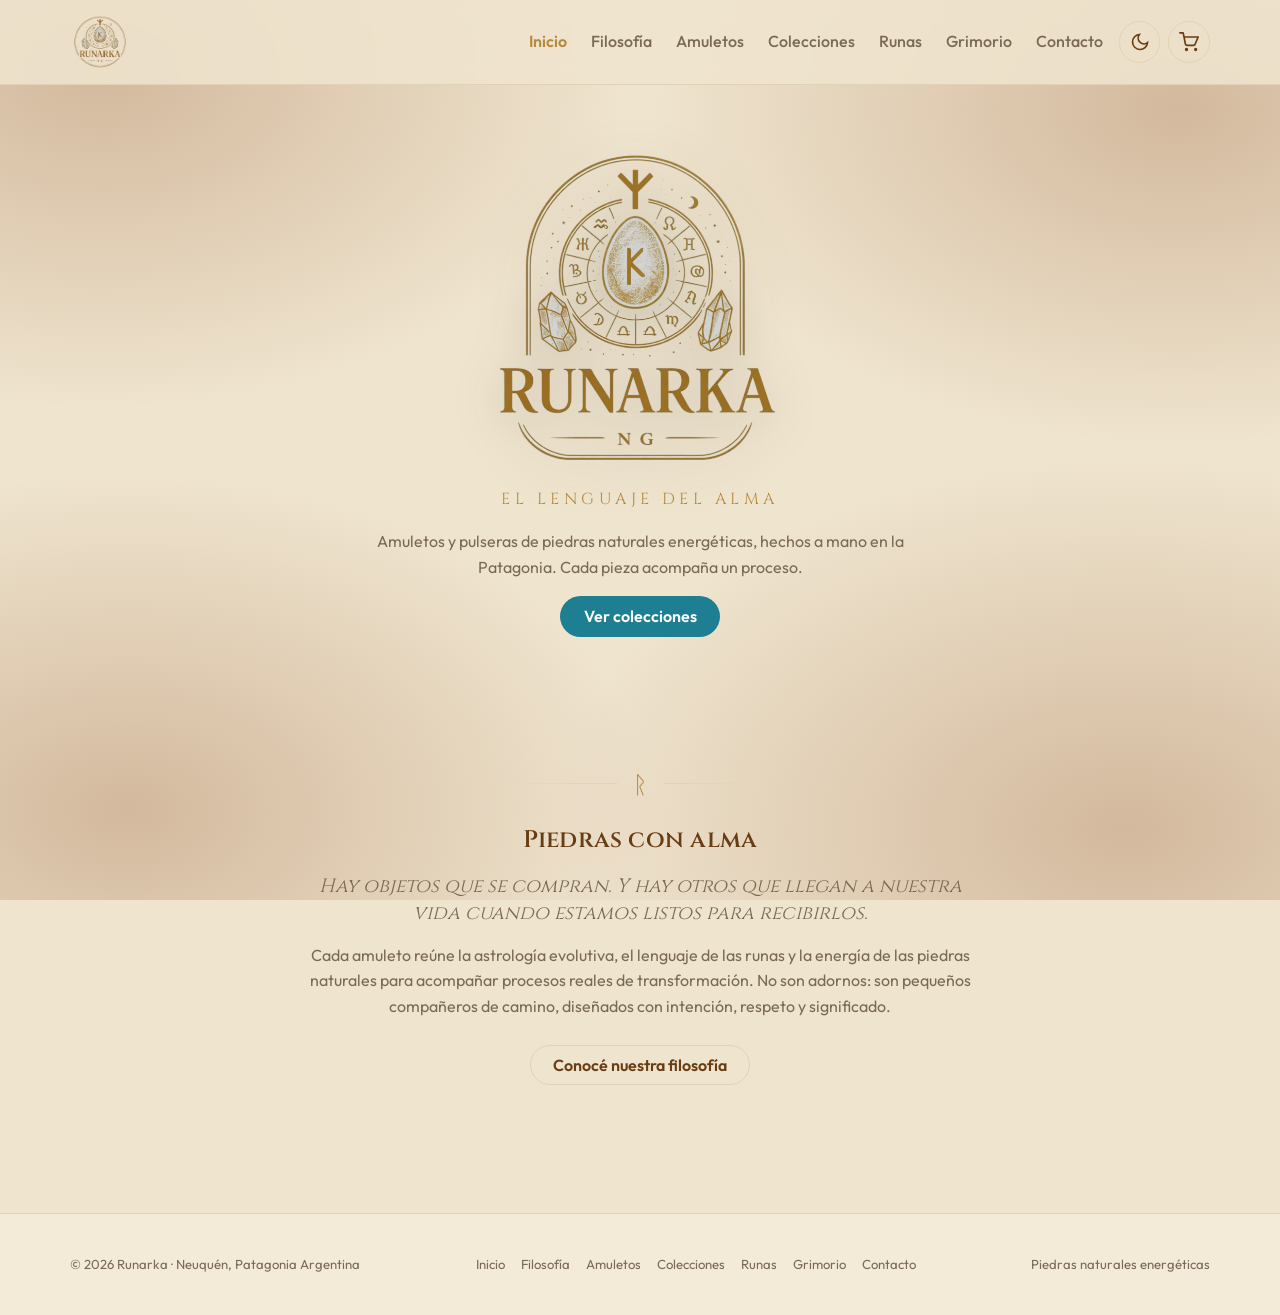
==== commit 2cd3e86c: "add large texts" ====
--- a/index.html
+++ b/index.html
@@ -47,12 +47,19 @@
         </div>
       </section>
 
-      <!-- TEXTO DE BIENVENIDA: se completa en el paso 4 -->
+      <section class="section">
+        <div class="container">
+          <div class="rune-divider">ᚱ</div>
+          <!-- El texto se edita en contenido.json → clave "inicio" -->
+          <div class="prosa center" data-contenido="inicio"
+               style="margin-top: var(--sp-4)"></div>
+        </div>
+      </section>
     </main>
 
     <site-footer></site-footer>
 
-    <!-- El carrito llega en el paso 3: <cart-drawer></cart-drawer> -->
+    <cart-drawer></cart-drawer>
 
     <script type="module" src="js/main.js"></script>
   </body>
--- a/css/components.css
+++ b/css/components.css
@@ -163,100 +163,6 @@
   font-weight: 600;
 }
 
-/* ---------- Dropdown (buscador por emoción / piedra) ----------
-   Desplegable propio (no nativo) para poder estilar TODO, incluida
-   la lista abierta. Reutiliza los tokens de la marca, así combina
-   solo en claro y oscuro. Píldora con etiqueta + valor + flechita. */
-.dropdown {
-  position: relative;
-}
-.dropdown__trigger {
-  display: inline-flex;
-  align-items: center;
-  gap: 0.55rem;
-  padding: 0.5rem 0.9rem 0.5rem 1rem;
-  border: 1px solid var(--border);
-  border-radius: var(--radius-pill);
-  background: var(--surface);
-  color: var(--text);
-  transition:
-    border-color var(--transition),
-    box-shadow var(--transition),
-    background var(--transition);
-}
-.dropdown__trigger:hover {
-  border-color: var(--accent-2);
-}
-.dropdown.is-open .dropdown__trigger,
-.dropdown__trigger:focus-visible {
-  border-color: var(--accent);
-  box-shadow: 0 0 0 3px color-mix(in srgb, var(--accent) 20%, transparent);
-}
-.dropdown.has-value .dropdown__trigger {
-  border-color: var(--accent);
-}
-.dropdown__label {
-  font-family: var(--font-display);
-  text-transform: uppercase;
-  letter-spacing: 0.14em;
-  font-size: var(--fs-300);
-  color: var(--text-muted);
-}
-.dropdown__value {
-  font-weight: 600;
-  font-size: var(--fs-300);
-}
-.dropdown__caret {
-  width: 0.7rem;
-  height: 0.7rem;
-  fill: none;
-  stroke: var(--accent-2);
-  stroke-width: 2;
-  stroke-linecap: round;
-  stroke-linejoin: round;
-  transition: transform var(--transition);
-}
-.dropdown.is-open .dropdown__caret {
-  transform: rotate(180deg);
-}
-
-/* La lista desplegada (esto es lo que antes dibujaba el sistema) */
-.dropdown__menu {
-  position: absolute;
-  z-index: 60;
-  top: calc(100% + 0.4rem);
-  left: 0;
-  min-width: 100%;
-  margin: 0;
-  padding: 0.35rem;
-  list-style: none;
-  background: var(--surface);
-  border: 1px solid var(--border);
-  border-radius: var(--radius);
-  box-shadow: var(--shadow-lg);
-  max-height: 15rem;
-  overflow-y: auto;
-}
-.dropdown__option {
-  padding: 0.5rem 0.8rem;
-  border-radius: var(--radius-sm);
-  font-size: var(--fs-300);
-  font-weight: 500;
-  color: var(--text);
-  white-space: nowrap;
-  cursor: pointer;
-  transition:
-    background var(--transition),
-    color var(--transition);
-}
-.dropdown__option:hover {
-  background: var(--surface-alt);
-}
-.dropdown__option[aria-selected="true"] {
-  background: var(--accent);
-  color: var(--on-accent);
-}
-
 /* ---------- Detalles de marca (firma visual) ---------- */
 .eyebrow {
   font-family: var(--font-display);
@@ -285,3 +191,253 @@
 .rune-divider::after {
   background: linear-gradient(to left, transparent, var(--border));
 }
+
+/* ---------- Campo de formulario ---------- */
+.field {
+  display: grid;
+  gap: 0.3rem;
+}
+.field label {
+  font-size: var(--fs-300);
+  font-weight: 600;
+}
+.field input,
+.field select,
+.field textarea {
+  font: inherit;
+  font-size: var(--fs-300);
+  color: var(--text);
+  background: var(--bg);
+  border: 1px solid var(--border);
+  border-radius: var(--radius-sm);
+  padding: 0.55rem 0.75rem;
+  width: 100%;
+  transition: border-color var(--transition);
+}
+.field textarea {
+  resize: vertical;
+}
+.field input:focus-visible,
+.field select:focus-visible,
+.field textarea:focus-visible {
+  outline: 2px solid var(--accent);
+  outline-offset: 1px;
+}
+.field .is-error,
+.field input.is-error,
+.field select.is-error,
+.field textarea.is-error {
+  border-color: var(--c-danger);
+}
+.field__help {
+  font-size: var(--fs-300);
+  color: var(--text-muted);
+}
+
+/* ---------- Modal (opciones del producto) ---------- */
+.modal {
+  position: fixed;
+  inset: 0;
+  z-index: 90;
+  display: grid;
+  place-items: center;
+  padding: var(--sp-3);
+}
+.modal__backdrop {
+  position: absolute;
+  inset: 0;
+  background: rgba(20, 16, 12, 0.5);
+  opacity: 0;
+  transition: opacity var(--transition);
+}
+.modal.is-open .modal__backdrop {
+  opacity: 1;
+}
+.modal__panel {
+  position: relative;
+  width: min(420px, 100%);
+  max-height: 85vh;
+  overflow-y: auto;
+  padding: var(--sp-4);
+  opacity: 0;
+  transform: translateY(10px) scale(0.98);
+  transition:
+    opacity var(--transition),
+    transform var(--transition);
+}
+.modal.is-open .modal__panel {
+  opacity: 1;
+  transform: none;
+}
+.modal__head {
+  display: flex;
+  align-items: flex-start;
+  justify-content: space-between;
+  gap: var(--sp-3);
+  margin-bottom: var(--sp-4);
+}
+.modal__titulo {
+  font-family: var(--font-display);
+  font-size: var(--fs-600);
+}
+.modal__precio {
+  color: var(--accent-hover);
+  font-weight: 700;
+}
+.modal__form {
+  display: grid;
+  gap: var(--sp-3);
+}
+
+/* ---------- Toast (confirmación breve) ---------- */
+.toast {
+  position: fixed;
+  bottom: var(--sp-4);
+  right: var(--sp-4);
+  z-index: 120; /* por encima del carrito (80) y del modal (90) */
+  max-width: min(320px, calc(100% - 2rem));
+  padding: 0.7rem 1.1rem;
+  background: var(--text);
+  color: var(--bg);
+  border-radius: var(--radius-pill);
+  font-size: var(--fs-300);
+  font-weight: 600;
+  box-shadow: var(--shadow-lg);
+  pointer-events: none;
+  opacity: 0;
+  transform: translateY(8px);
+  transition:
+    opacity var(--transition),
+    transform var(--transition);
+}
+.toast.is-visible {
+  opacity: 1;
+  transform: none;
+}
+
+/* ---------- Latido del badge al sumar al carrito ---------- */
+@keyframes badge-bump {
+  0%,
+  100% {
+    transform: scale(1);
+  }
+  35% {
+    transform: scale(1.45);
+  }
+}
+.badge.is-bump {
+  animation: badge-bump 0.45s ease;
+}
+
+/* ---------- Contenido editable (lo dibuja contenido.js) ----------
+   El texto vive en contenido.json; la clienta edita ESE archivo.
+   Todo esto se renderiza dentro de un contenedor .prosa. */
+.prosa {
+  max-width: 62ch;
+  margin-inline: auto;
+  display: grid;
+  gap: var(--sp-3);
+}
+.prosa p {
+  color: var(--text-muted);
+}
+.prosa strong {
+  color: var(--text);
+  font-weight: 600;
+}
+/* Variante centrada (la usa la bienvenida del index) */
+.prosa.center {
+  justify-items: center;
+}
+.prosa.center p,
+.prosa.center .contenido__titulo {
+  text-align: center;
+}
+
+/* Frase de apertura, un poco más presente */
+.prosa__lead {
+  font-family: var(--font-display);
+  font-style: italic;
+  font-size: var(--fs-500);
+  line-height: 1.4;
+  color: var(--text);
+}
+
+/* Título / nombre dentro del contenido */
+.contenido__titulo {
+  text-align: center;
+  font-family: var(--font-display);
+  font-size: var(--fs-600);
+  margin-bottom: 0.15rem;
+}
+/* Bajada del título (dorado, en mayúsculas): ideal para un rol */
+.contenido__rol {
+  text-align: center;
+  margin-top: -0.2rem;
+  color: var(--accent-2);
+  font-family: var(--font-display);
+  font-size: var(--fs-300);
+  letter-spacing: 0.14em;
+  text-transform: uppercase;
+}
+
+/* Lista simple */
+.contenido__lista {
+  color: var(--text-muted);
+  padding-left: 1.1rem;
+  display: grid;
+  gap: 0.35rem;
+}
+
+/* Botón / llamada a la acción, centrado */
+.contenido__cta {
+  margin-top: var(--sp-2);
+  text-align: center;
+}
+
+/* Cierre / firma, centrado */
+.prosa__firma {
+  margin-top: var(--sp-3);
+  display: grid;
+  gap: 0.15rem;
+  text-align: center;
+}
+.prosa__firma strong {
+  font-family: var(--font-display);
+  font-size: var(--fs-500);
+  color: var(--accent-2);
+}
+
+/* ---------- Imagen dentro del texto ---------- */
+.figura {
+  margin-inline: auto;
+  max-width: 420px;
+}
+.figura img {
+  width: 100%;
+  height: auto;
+  border-radius: var(--radius);
+  box-shadow: var(--shadow);
+}
+.figura--retrato {
+  max-width: 180px;
+}
+/*
+.figura--retrato img {
+  aspect-ratio: 1;
+  object-fit: cover;
+  border-radius: var(--radius-pill);
+}*/
+
+/* ---------- Frase destacada (pull quote) ---------- */
+.cita {
+  max-width: 56ch;
+  margin-inline: auto;
+  padding-left: var(--sp-3);
+  border-left: 3px solid var(--accent-2);
+  font-family: var(--font-display);
+  font-style: italic;
+  font-size: var(--fs-500);
+  line-height: 1.45;
+  color: var(--text);
+}
--- a/css/cart.css
+++ b/css/cart.css
@@ -44,3 +44,17 @@
 .cart__foot { border-top: 1px solid var(--border); display: grid; gap: var(--sp-3); }
 .cart__total { display: flex; align-items: baseline; justify-content: space-between; font-weight: 700; font-size: var(--fs-500); }
 .cart__note  { font-size: var(--fs-300); color: var(--text-muted); text-align: center; }
+
+/* --- Datos del cliente (nombre y comentarios) --- */
+.cart__campos { display: grid; gap: var(--sp-2); }
+
+/* --- Opciones elegidas de cada línea --- */
+.cart-item__opciones {
+  list-style: none;
+  padding: 0;
+  margin-bottom: .4rem;
+  display: grid; gap: .1rem;
+  font-size: var(--fs-300);
+  color: var(--text-muted);
+}
+.cart-item__opciones span { font-weight: 600; }
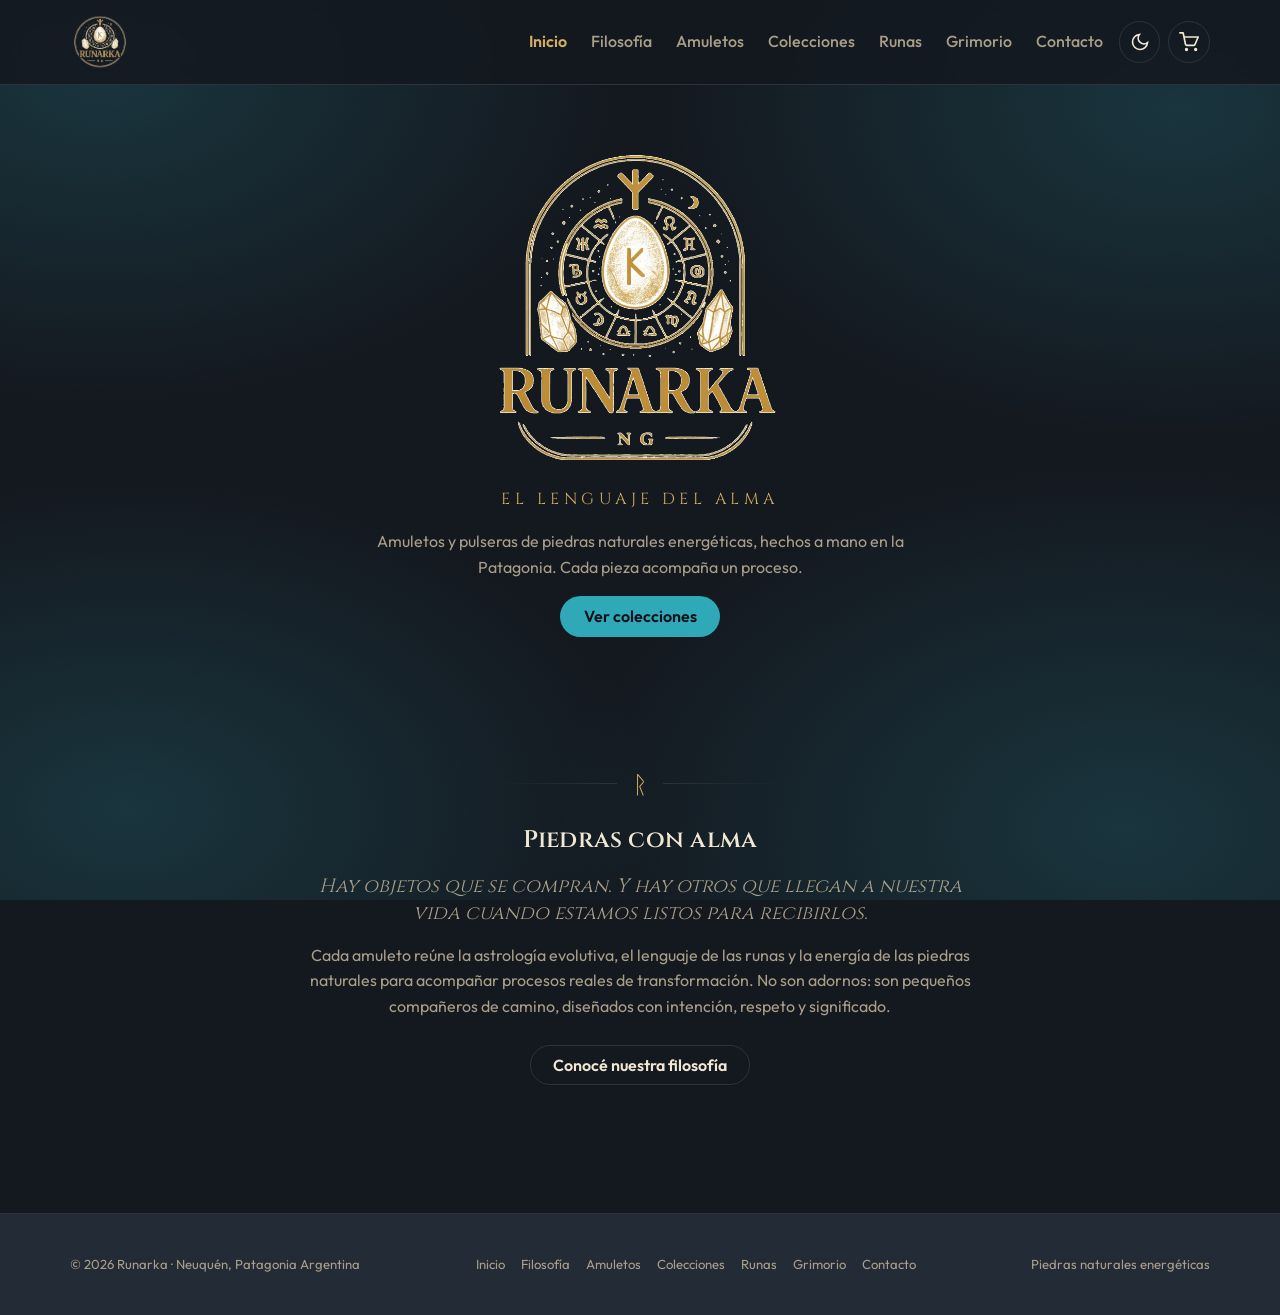
==== commit 32b12ddc: "default dark theme" ====
--- a/index.html
+++ b/index.html
@@ -11,7 +11,7 @@
     <script>
       try {
         document.documentElement.dataset.theme =
-          localStorage.getItem("runarka_theme") || "";
+          localStorage.getItem("runarka_theme") || "dark";
       } catch (e) {}
     </script>
 
--- a/css/layout.css
+++ b/css/layout.css
@@ -309,6 +309,7 @@
   filter: var(--logo-filter) var(--logo-glow);
   transition: filter var(--transition);
   animation: logo-in 0.8s ease both;
+  border-radius: 15px;
 }
 @keyframes logo-in {
   from {
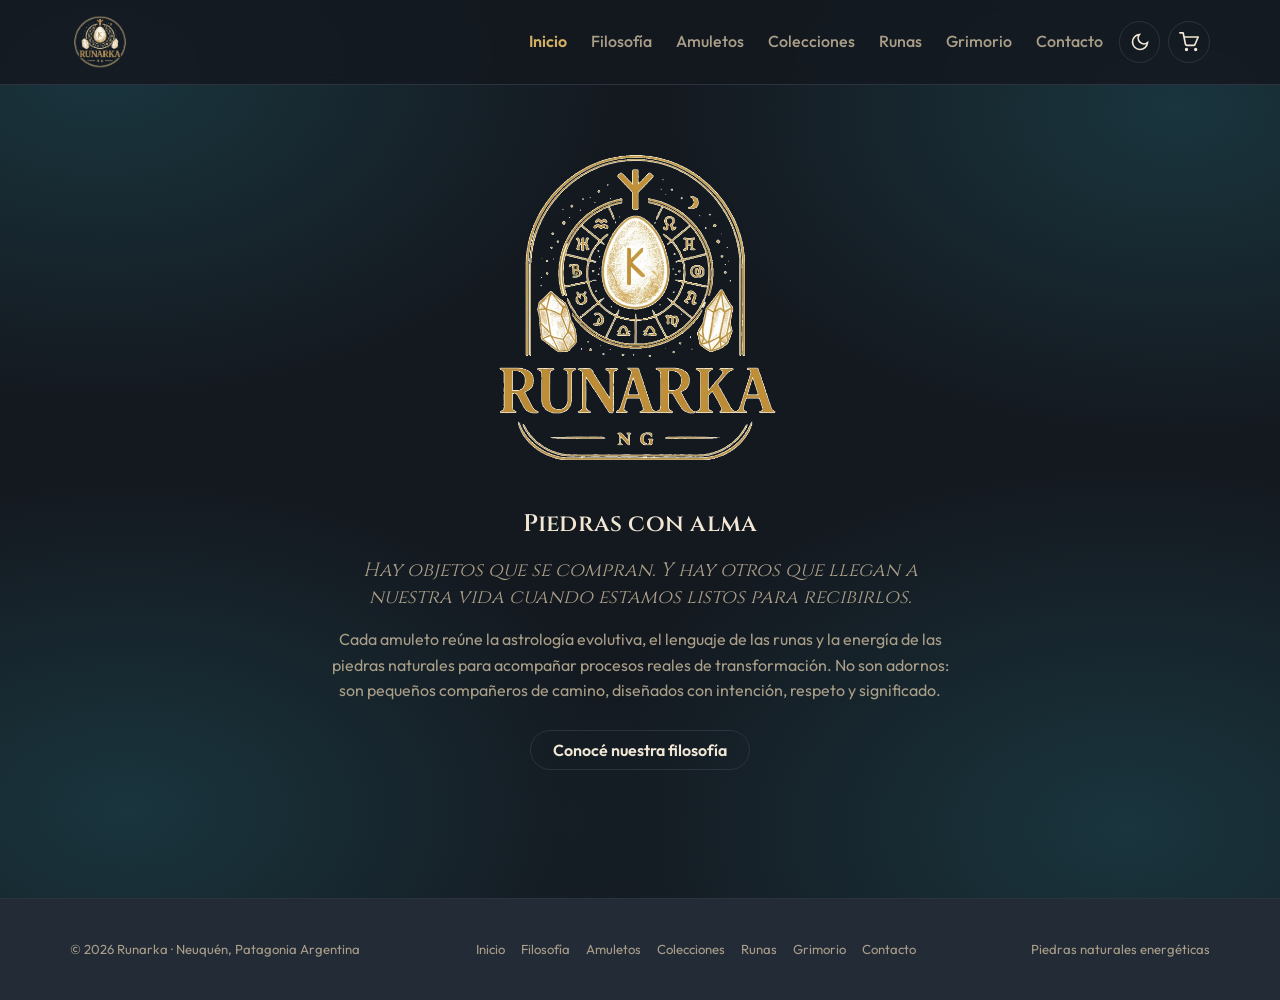
==== commit 361663af: "remove collections from home" ====
--- a/index.html
+++ b/index.html
@@ -4,7 +4,10 @@
     <meta charset="UTF-8" />
     <meta name="viewport" content="width=device-width, initial-scale=1" />
     <title>Runarka · Piedras con alma</title>
-    <meta name="description" content="Amuletos y pulseras de piedras naturales energéticas. Hechos a mano en la Patagonia." />
+    <meta
+      name="description"
+      content="Amuletos y pulseras de piedras naturales energéticas. Hechos a mano en la Patagonia."
+    />
 
     <!-- Tema ANTES de pintar: sin esto se ve un flash blanco en cada
          navegación cuando la persona eligió modo oscuro. -->
@@ -36,25 +39,34 @@
     <main>
       <section class="section hero">
         <div class="container hero__content">
-          <img class="hero__logo" src="assets/logos/logo3.png" alt="Runarka"
-               onerror="this.style.display='none'" />
-          <span class="eyebrow">El Lenguaje del Alma</span>
+          <img
+            class="hero__logo"
+            src="assets/logos/logo3.png"
+            alt="Runarka"
+            onerror="this.style.display = 'none'"
+          />
+          <div
+            class="prosa center"
+            data-contenido="inicio"
+            style="margin-top: var(--sp-4)"
+          ></div>
+          <!--<span class="eyebrow">El Lenguaje del Alma</span>
           <p class="hero__text">
             Amuletos y pulseras de piedras naturales energéticas, hechos a mano
             en la Patagonia. Cada pieza acompaña un proceso.
           </p>
-          <a class="btn btn--primary" href="colecciones.html">Ver colecciones</a>
+          <a class="btn btn--primary" href="colecciones.html">Ver colecciones</a> -->
         </div>
       </section>
 
-      <section class="section">
+      <!--<section class="section">
         <div class="container">
           <div class="rune-divider">ᚱ</div>
-          <!-- El texto se edita en contenido.json → clave "inicio" -->
+          El texto se edita en contenido.json → clave "inicio" 
           <div class="prosa center" data-contenido="inicio"
                style="margin-top: var(--sp-4)"></div>
         </div>
-      </section>
+      </section> -->
     </main>
 
     <site-footer></site-footer>
@@ -63,4 +75,4 @@
 
     <script type="module" src="js/main.js"></script>
   </body>
-</html>+</html>
--- a/css/components.css
+++ b/css/components.css
@@ -417,7 +417,6 @@
   width: 100%;
   height: auto;
   border-radius: var(--radius);
-  box-shadow: var(--shadow);
 }
 .figura--retrato {
   max-width: 180px;
